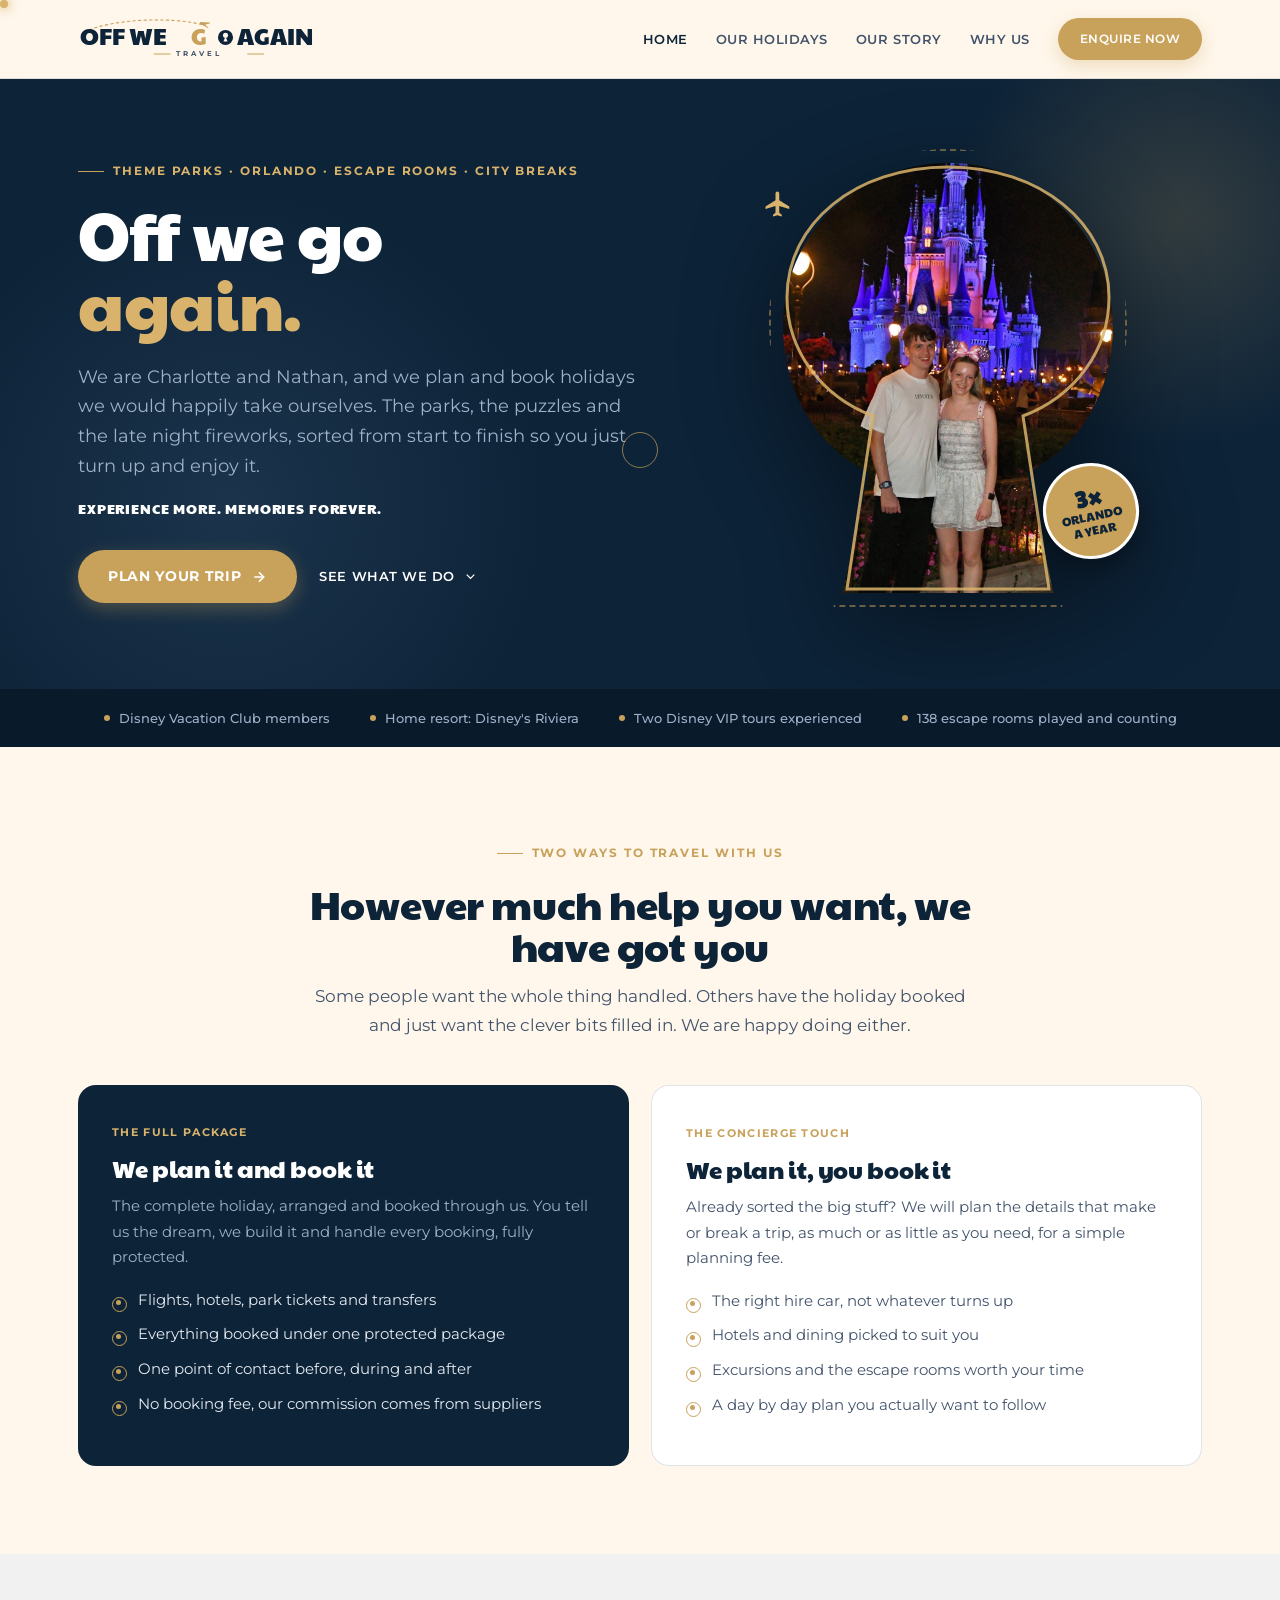
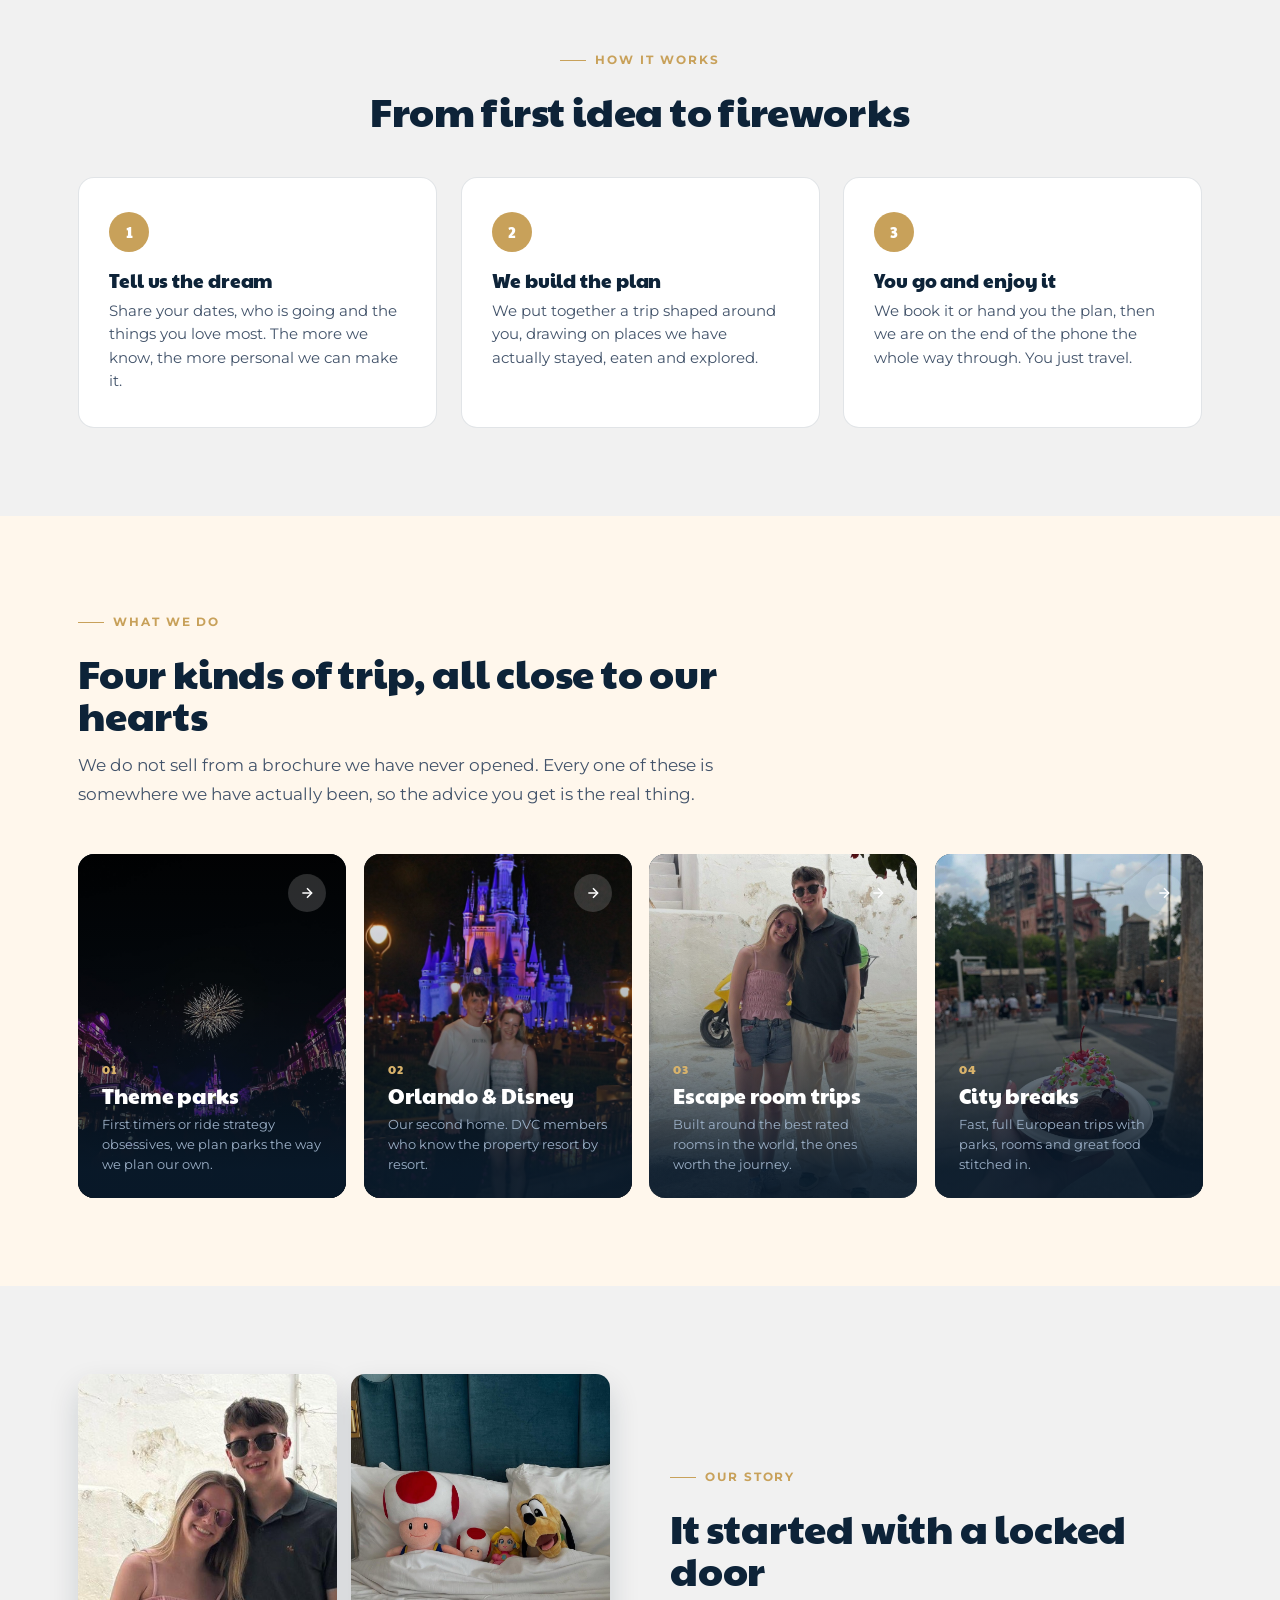
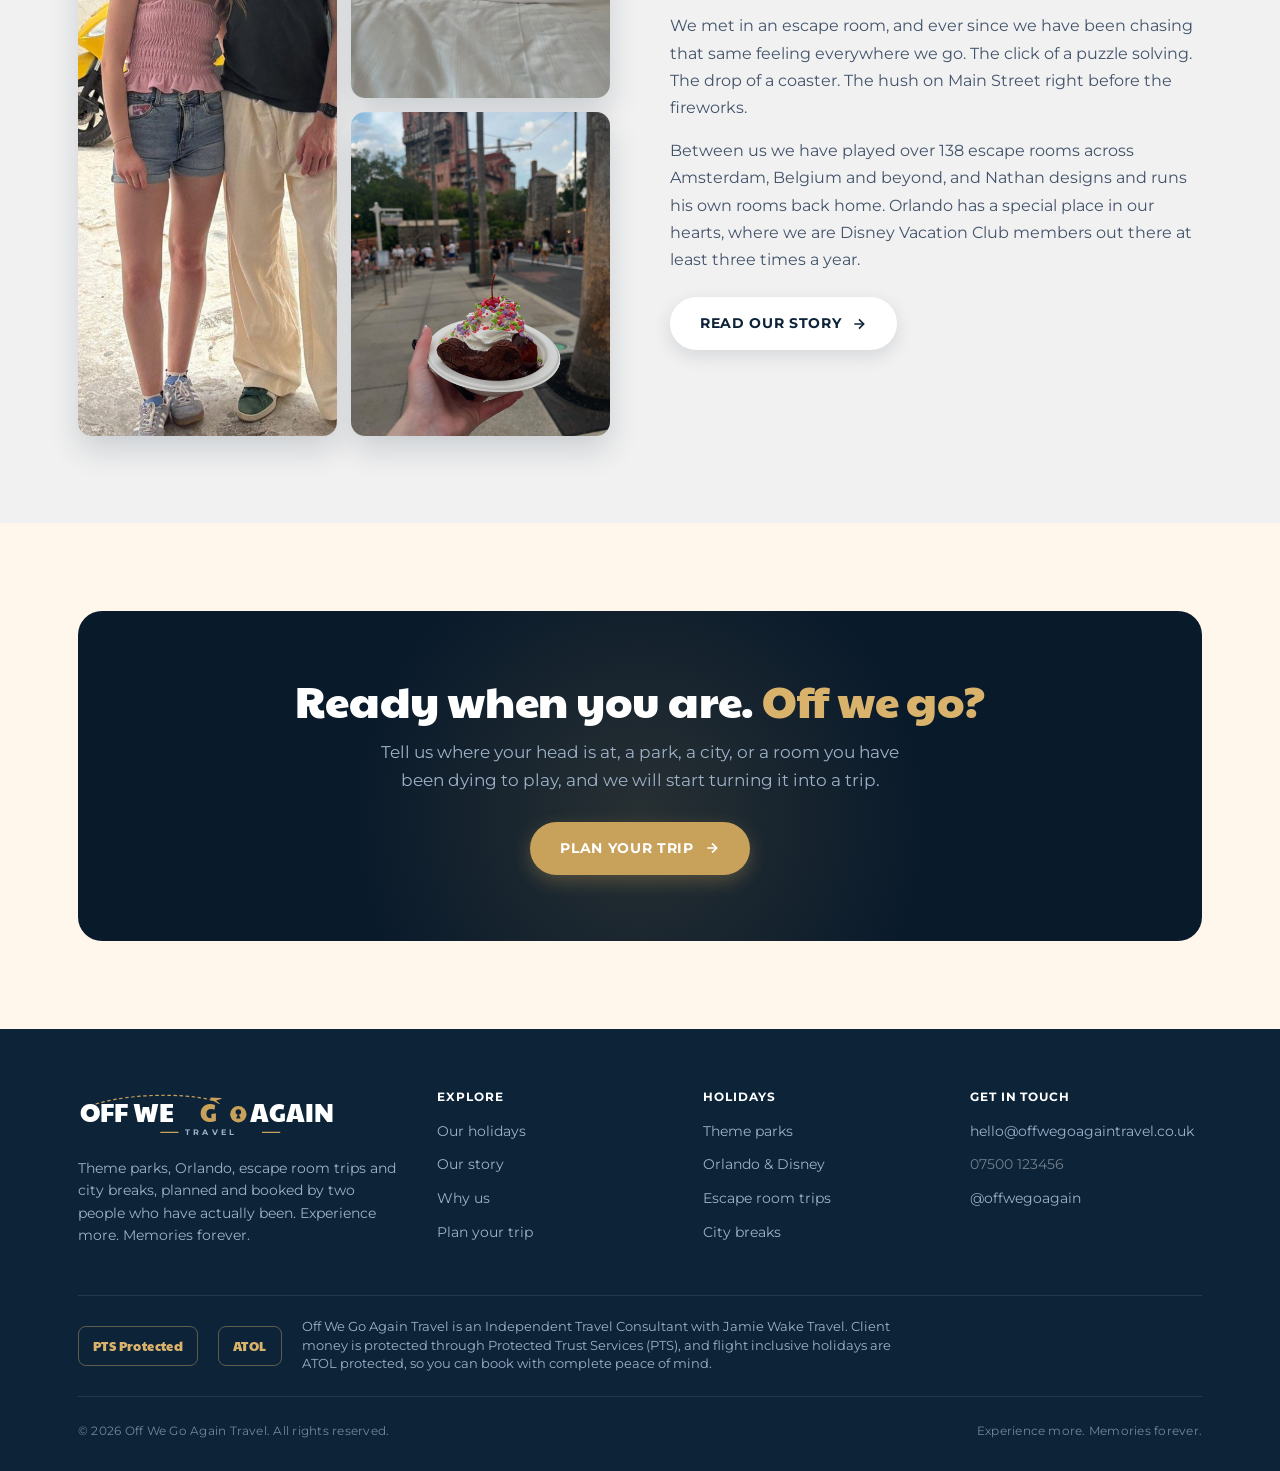
==== index.html @ 4f4ea639 "Add Off We Go Again Travel site with magical interactions Static five-page travel site plus a shared" ====
<!DOCTYPE html>
<html lang="en">
<head>
<meta charset="UTF-8">
<meta name="viewport" content="width=device-width, initial-scale=1.0">
<title>Off We Go Again Travel | Experience more. Memories forever.</title>
<meta name="description" content="Bespoke theme park, Orlando, escape room and city break holidays, planned and booked by two people who have actually been.">
<link rel="preconnect" href="https://fonts.googleapis.com">
<link rel="preconnect" href="https://fonts.gstatic.com" crossorigin>
<link href="https://fonts.googleapis.com/css2?family=Paytone+One&family=Montserrat:wght@400;500;600;700;800&family=Caveat:wght@600;700&display=swap" rel="stylesheet">
<link rel="icon" type="image/png" href="assets/favicon.png">
<link rel="stylesheet" href="assets/style.css">
</head>
<body>
<svg width="0" height="0" style="position:absolute" aria-hidden="true"><defs>
<clipPath id="keyClip" clipPathUnits="objectBoundingBox"><path d="M0.5,0 C0.78,0 1,0.17 1,0.38 C1,0.53 0.9,0.66 0.74,0.72 L0.82,1 L0.18,1 L0.26,0.72 C0.1,0.66 0,0.53 0,0.38 C0,0.17 0.22,0 0.5,0 Z"/></clipPath>
<clipPath id="keyClipWide" clipPathUnits="objectBoundingBox"><path d="M0.5,0 C0.78,0 1,0.17 1,0.38 C1,0.53 0.9,0.66 0.74,0.72 L0.82,1 L0.18,1 L0.26,0.72 C0.1,0.66 0,0.53 0,0.38 C0,0.17 0.22,0 0.5,0 Z"/></clipPath>
</defs></svg>
<header>
  <div class="wrap nav">
    <a href="index.html" aria-label="Off We Go Again Travel home"><svg class="logo-lockup" viewBox="0 0 318 58" role="img" xmlns="http://www.w3.org/2000/svg">
  <title>Off We Go Again Travel</title>
  <path class="lk-stroke" d="M8 20 C44 3, 122 1, 156 11" stroke-dasharray="3 4" stroke-linecap="round"/>
  <g transform="translate(156,2) rotate(20)"><path class="lk-gold" d="M0 6 L11 2.5 Q12 2 12.5 3 L7 7 L12.5 9 Q12 10 11 9.5 L0 8 Z" stroke="none"/></g>
  <text class="lk-word lk-navy" x="2" y="36">OFF WE</text>
  <text class="lk-word lk-gold" x="142" y="36">G</text>
  <g><circle class="lk-key-circle" cx="186" cy="27" r="9.5"/><circle class="lk-key-hole" cx="186" cy="24.3" r="3.2"/><path class="lk-key-hole" d="M186 25.8 L183.4 32 L188.6 32 Z"/></g>
  <text class="lk-word lk-navy" x="200" y="36">AGAIN</text>
  <line class="lk-stroke" x1="96" y1="48" x2="116" y2="48" stroke-linecap="round"/>
  <text class="lk-travel" x="124" y="51">TRAVEL</text>
  <line class="lk-stroke" x1="214" y1="48" x2="234" y2="48" stroke-linecap="round"/>
</svg></a>
    <nav class="navlinks">
        <a href="index.html" class="active">Home</a>
        <a href="holidays.html">Our Holidays</a>
        <a href="story.html">Our Story</a>
        <a href="why.html">Why Us</a>
        <a href="plan.html" class="btn"><span>Enquire now</span></a>
    </nav>
    <button class="burger" aria-label="Open menu">
      <svg width="26" height="26" viewBox="0 0 24 24" fill="none" stroke="currentColor" stroke-width="2"><line x1="3" y1="6" x2="21" y2="6"/><line x1="3" y1="12" x2="21" y2="12"/><line x1="3" y1="18" x2="21" y2="18"/></svg>
    </button>
  </div>
</header>
<section class="hero">
  <div class="wrap hero-grid">
    <div class="hero-copy">
      <span class="eyebrow light">Theme parks &middot; Orlando &middot; Escape rooms &middot; City breaks</span>
      <h1>Off we go<br><span class="l2">again.</span></h1>
      <p class="lede">We are Charlotte and Nathan, and we plan and book holidays we would happily take ourselves. The parks, the puzzles and the late night fireworks, sorted from start to finish so you just turn up and enjoy it.</p>
      <p class="sig-tag">Experience more. Memories forever.</p>
      <div class="hero-cta">
        <a href="plan.html" class="btn"><span>Plan your trip</span><svg class="ar" width="16" height="16" viewBox="0 0 24 24" fill="none" stroke="currentColor" stroke-width="2.4"><line x1="5" y1="12" x2="19" y2="12"/><polyline points="12 5 19 12 12 19"/></svg></a>
        <a href="holidays.html" class="btn-ghost">See what we do <svg width="15" height="15" viewBox="0 0 24 24" fill="none" stroke="currentColor" stroke-width="2"><polyline points="6 9 12 15 18 9"/></svg></a>
      </div>
    </div>
    <div class="keyhole-stage"><div class="keyhole">
      <div class="kh-ring"></div>
      <img class="photo" src="assets/castle-night.jpg" alt="Charlotte and Nathan in front of Cinderella Castle at night">
      <svg class="kh-frame" viewBox="0 0 330 430" preserveAspectRatio="none" aria-hidden="true"><path d="M165,4 C257.4,4 326,60.1 326,134.4 C326,186.9 292.5,232.9 240,253 L266,426 L64,426 L90,253 C37.5,232.9 4,186.9 4,134.4 C4,60.1 72.6,4 165,4 Z" fill="none" stroke="rgba(217,179,107,.85)" stroke-width="3"/></svg>
      <div class="plane"><svg width="30" height="30" viewBox="0 0 24 24" fill="currentColor"><path d="M21 16v-2l-8-5V3.5a1.5 1.5 0 0 0-3 0V9l-8 5v2l8-2.5V19l-2 1.5V22l3.5-1 3.5 1v-1.5L13 19v-5.5z"/></svg></div>
      <div class="passport-stamp"><b>3&times;</b>Orlando<br>a year</div>
    </div></div>
  </div>
</section>

<div class="trust"><div class="wrap">
  <span class="it"><span class="dot"></span>Disney Vacation Club members</span>
  <span class="it"><span class="dot"></span>Home resort: Disney's Riviera</span>
  <span class="it"><span class="dot"></span>Two Disney VIP tours experienced</span>
  <span class="it"><span class="dot"></span>138 escape rooms played and counting</span>
</div></div>

<section class="section">
  <div class="wrap">
    <div class="sec-head center">
      <span class="eyebrow">Two ways to travel with us</span>
      <h2>However much help you want, we have got you</h2>
      <p>Some people want the whole thing handled. Others have the holiday booked and just want the clever bits filled in. We are happy doing either.</p>
    </div>
    <div class="ways">
      <div class="way book">
        <span class="tag">The full package</span>
        <h3>We plan it and book it</h3>
        <p>The complete holiday, arranged and booked through us. You tell us the dream, we build it and handle every booking, fully protected.</p>
        <ul>
          <li>Flights, hotels, park tickets and transfers</li>
          <li>Everything booked under one protected package</li>
          <li>One point of contact before, during and after</li>
          <li>No booking fee, our commission comes from suppliers</li>
        </ul>
      </div>
      <div class="way plan">
        <span class="tag">The concierge touch</span>
        <h3>We plan it, you book it</h3>
        <p>Already sorted the big stuff? We will plan the details that make or break a trip, as much or as little as you need, for a simple planning fee.</p>
        <ul>
          <li>The right hire car, not whatever turns up</li>
          <li>Hotels and dining picked to suit you</li>
          <li>Excursions and the escape rooms worth your time</li>
          <li>A day by day plan you actually want to follow</li>
        </ul>
      </div>
    </div>
  </div>
</section>

<section class="section how" id="how">
  <div class="wrap">
    <div class="sec-head center">
      <span class="eyebrow">How it works</span>
      <h2>From first idea to fireworks</h2>
    </div>
    <div class="steps">
      <div class="step"><div class="sn">1</div><h3>Tell us the dream</h3><p>Share your dates, who is going and the things you love most. The more we know, the more personal we can make it.</p></div>
      <div class="step"><div class="sn">2</div><h3>We build the plan</h3><p>We put together a trip shaped around you, drawing on places we have actually stayed, eaten and explored.</p></div>
      <div class="step"><div class="sn">3</div><h3>You go and enjoy it</h3><p>We book it or hand you the plan, then we are on the end of the phone the whole way through. You just travel.</p></div>
    </div>
  </div>
</section>

<section class="section" id="holidays">
  <div class="wrap">
    <div class="sec-head">
      <span class="eyebrow">What we do</span>
      <h2>Four kinds of trip, all close to our hearts</h2>
      <p>We do not sell from a brochure we have never opened. Every one of these is somewhere we have actually been, so the advice you get is the real thing.</p>
    </div>
    <div class="dest-grid">
      <a href="holidays.html#parks" class="dest"><img src="assets/fireworks.jpg" alt="Theme parks"><div class="dest-arrow"><svg width="16" height="16" viewBox="0 0 24 24" fill="none" stroke="#fff" stroke-width="2.2"><line x1="5" y1="12" x2="19" y2="12"/><polyline points="12 5 19 12 12 19"/></svg></div><div class="dest-body"><div class="num">01</div><h3>Theme parks</h3><p>First timers or ride strategy obsessives, we plan parks the way we plan our own.</p></div></a>
      <a href="holidays.html#orlando" class="dest"><img src="assets/castle-night.jpg" alt="Orlando and Disney"><div class="dest-arrow"><svg width="16" height="16" viewBox="0 0 24 24" fill="none" stroke="#fff" stroke-width="2.2"><line x1="5" y1="12" x2="19" y2="12"/><polyline points="12 5 19 12 12 19"/></svg></div><div class="dest-body"><div class="num">02</div><h3>Orlando &amp; Disney</h3><p>Our second home. DVC members who know the property resort by resort.</p></div></a>
      <a href="holidays.html#rooms" class="dest"><img src="assets/greece.jpg" alt="Escape room trips"><div class="dest-arrow"><svg width="16" height="16" viewBox="0 0 24 24" fill="none" stroke="#fff" stroke-width="2.2"><line x1="5" y1="12" x2="19" y2="12"/><polyline points="12 5 19 12 12 19"/></svg></div><div class="dest-body"><div class="num">03</div><h3>Escape room trips</h3><p>Built around the best rated rooms in the world, the ones worth the journey.</p></div></a>
      <a href="holidays.html#cities" class="dest"><img src="assets/sundae.jpg" alt="City breaks"><div class="dest-arrow"><svg width="16" height="16" viewBox="0 0 24 24" fill="none" stroke="#fff" stroke-width="2.2"><line x1="5" y1="12" x2="19" y2="12"/><polyline points="12 5 19 12 12 19"/></svg></div><div class="dest-body"><div class="num">04</div><h3>City breaks</h3><p>Fast, full European trips with parks, rooms and great food stitched in.</p></div></a>
    </div>
  </div>
</section>

<section class="section story" style="background:var(--paper-2)">
  <div class="wrap story-grid">
    <div class="story-photos">
      <img class="tall" src="assets/greece.jpg" alt="Charlotte and Nathan travelling in Greece">
      <img src="assets/plushies.jpg" alt="Disney and Mario plushies tucked into a hotel bed">
      <img src="assets/sundae.jpg" alt="A dessert in front of the Tower of Terror">
    </div>
    <div class="story-text">
      <span class="eyebrow">Our story</span>
      <h2>It started with a locked door</h2>
      <p>We met in an escape room, and ever since we have been chasing that same feeling everywhere we go. The click of a puzzle solving. The drop of a coaster. The hush on Main Street right before the fireworks.</p>
      <p>Between us we have played over 138 escape rooms across Amsterdam, Belgium and beyond, and Nathan designs and runs his own rooms back home. Orlando has a special place in our hearts, where we are Disney Vacation Club members out there at least three times a year.</p>
      <a href="story.html" class="btn btn-light" style="margin-top:8px"><span>Read our story</span><svg class="ar" width="16" height="16" viewBox="0 0 24 24" fill="none" stroke="currentColor" stroke-width="2.4"><line x1="5" y1="12" x2="19" y2="12"/><polyline points="12 5 19 12 12 19"/></svg></a>
    </div>
  </div>
</section>

<section class="section"><div class="wrap"><div class="cta-band">
  <h2>Ready when you are. <em>Off we go?</em></h2>
  <p>Tell us where your head is at, a park, a city, or a room you have been dying to play, and we will start turning it into a trip.</p>
  <a href="plan.html" class="btn"><span>Plan your trip</span><svg class="ar" width="16" height="16" viewBox="0 0 24 24" fill="none" stroke="currentColor" stroke-width="2.4"><line x1="5" y1="12" x2="19" y2="12"/><polyline points="12 5 19 12 12 19"/></svg></a>
</div></div></section>
<footer>
  <div class="wrap">
    <div class="foot-grid">
      <div class="foot-brand">
        <svg class="logo-lockup" viewBox="0 0 318 58" role="img" xmlns="http://www.w3.org/2000/svg">
  <title>Off We Go Again Travel</title>
  <path class="lk-stroke" d="M8 20 C44 3, 122 1, 156 11" stroke-dasharray="3 4" stroke-linecap="round"/>
  <g transform="translate(156,2) rotate(20)"><path class="lk-gold" d="M0 6 L11 2.5 Q12 2 12.5 3 L7 7 L12.5 9 Q12 10 11 9.5 L0 8 Z" stroke="none"/></g>
  <text class="lk-word lk-navy" x="2" y="36">OFF WE</text>
  <text class="lk-word lk-gold" x="142" y="36">G</text>
  <g><circle class="lk-key-circle" cx="186" cy="27" r="9.5"/><circle class="lk-key-hole" cx="186" cy="24.3" r="3.2"/><path class="lk-key-hole" d="M186 25.8 L183.4 32 L188.6 32 Z"/></g>
  <text class="lk-word lk-navy" x="200" y="36">AGAIN</text>
  <line class="lk-stroke" x1="96" y1="48" x2="116" y2="48" stroke-linecap="round"/>
  <text class="lk-travel" x="124" y="51">TRAVEL</text>
  <line class="lk-stroke" x1="214" y1="48" x2="234" y2="48" stroke-linecap="round"/>
</svg>
        <p>Theme parks, Orlando, escape room trips and city breaks, planned and booked by two people who have actually been. Experience more. Memories forever.</p>
      </div>
      <div>
        <h4>Explore</h4>
        <ul>
          <li><a href="holidays.html">Our holidays</a></li>
          <li><a href="story.html">Our story</a></li>
          <li><a href="why.html">Why us</a></li>
          <li><a href="plan.html">Plan your trip</a></li>
        </ul>
      </div>
      <div>
        <h4>Holidays</h4>
        <ul>
          <li><a href="holidays.html#parks">Theme parks</a></li>
          <li><a href="holidays.html#orlando">Orlando &amp; Disney</a></li>
          <li><a href="holidays.html#rooms">Escape room trips</a></li>
          <li><a href="holidays.html#cities">City breaks</a></li>
        </ul>
      </div>
      <div>
        <h4>Get in touch</h4>
        <ul>
          <li><a href="mailto:hello@offwegoagaintravel.co.uk">hello@offwegoagaintravel.co.uk</a></li>
          <li class="ph">07500 123456</li>
          <li><a href="#">@offwegoagain</a></li>
        </ul>
      </div>
    </div>
    <div class="foot-protect">
      <span class="badge">PTS Protected</span>
      <span class="badge">ATOL</span>
      <span class="pt">Off We Go Again Travel is an Independent Travel Consultant with Jamie Wake Travel. Client money is protected through Protected Trust Services (PTS), and flight inclusive holidays are ATOL protected, so you can book with complete peace of mind.</span>
    </div>
    <div class="foot-bottom">
      <span>&copy; 2026 Off We Go Again Travel. All rights reserved.</span>
      <span>Experience more. Memories forever.</span>
    </div>
  </div>
</footer>
<script src="assets/main.js" defer></script>

</body>
</html>
---- assets/style.css ----
@font-face{font-family:'CaveatLocal';src:url([data-uri]) format('woff2');font-weight:700;font-display:swap}
:root{
  --navy:#0D2338; --navy-deep:#091A2B; --slate:#55789A; --slate-soft:#9DB1C8;
  --gold:#C8A15A; --gold-bright:#D9B36B; --paper:#FFF7EC; --paper-2:#F1F1F1;
  --ink:#0D2338; --ink-soft:#42536A; --line:rgba(13,35,56,.12);
  --btn:#C8A15A; --btn-hover:#D9B36B;
  --display:'Paytone One',sans-serif; --body:'Montserrat',sans-serif;
  --script:'CaveatLocal','Caveat',cursive;
}
*{margin:0;padding:0;box-sizing:border-box}
html{scroll-behavior:smooth}
body{font-family:var(--body);color:var(--ink);background:var(--paper);line-height:1.7;-webkit-font-smoothing:antialiased}
h1,h2,h3,h4{font-family:var(--display);font-weight:400;line-height:1.06;letter-spacing:-.005em}
a{color:inherit;text-decoration:none}
img{display:block;max-width:100%}
.wrap{max-width:1180px;margin:0 auto;padding:0 28px}
.section{padding:88px 0}

/* ---------- logo lockup ---------- */
.logo-lockup{display:block;height:46px;width:auto}
.logo-lockup .lk-word{font-family:var(--display);font-size:30px}
.logo-lockup .lk-navy{fill:var(--navy)}
.logo-lockup .lk-gold{fill:var(--gold)}
.logo-lockup .lk-travel{font-family:var(--body);font-weight:700;font-size:9px;letter-spacing:.42em;fill:var(--ink-soft)}
.logo-lockup .lk-stroke{stroke:var(--gold);stroke-width:1.4;fill:none}
.logo-lockup .lk-key-circle{fill:var(--navy)}
.logo-lockup .lk-key-hole{fill:var(--paper)}

/* ---------- buttons ---------- */
.btn{display:inline-flex;align-items:center;gap:10px;background:var(--btn);color:#fff;font-family:var(--body);
  font-weight:700;font-size:13.5px;letter-spacing:.05em;text-transform:uppercase;padding:15px 30px;border:none;
  border-radius:999px;cursor:pointer;position:relative;overflow:hidden;
  transition:transform .25s cubic-bezier(.2,.8,.2,1),box-shadow .25s,background .25s;
  box-shadow:0 6px 18px rgba(200,161,90,.32)}
.btn span{position:relative;z-index:2}
.btn::after{content:"";position:absolute;inset:0;background:var(--btn-hover);transform:translateX(-101%);
  transition:transform .35s cubic-bezier(.2,.8,.2,1);z-index:1}
.btn:hover{transform:translateY(-3px);box-shadow:0 12px 26px rgba(200,161,90,.42)}
.btn:hover::after{transform:translateX(0)}
.btn:active{transform:translateY(-1px)}
.btn:focus-visible{outline:3px solid var(--navy);outline-offset:3px}
.btn .ar{transition:transform .3s;position:relative;z-index:2}
.btn:hover .ar{transform:translateX(4px)}
.btn-light{background:#fff;color:var(--navy);box-shadow:0 6px 18px rgba(13,35,56,.12)}
.btn-light::after{background:var(--paper-2)}
.btn-ghost{display:inline-flex;align-items:center;gap:8px;color:#fff;font-weight:600;font-size:13px;letter-spacing:.04em;
  text-transform:uppercase;padding:14px 8px;border-bottom:1.5px solid transparent;transition:border-color .25s}
.btn-ghost:hover{border-color:var(--gold)}
.btn-ghost.dark{color:var(--navy)}

/* ---------- header ---------- */
header{position:sticky;top:0;z-index:50;background:rgba(255,247,236,.9);backdrop-filter:blur(10px);border-bottom:1px solid var(--line)}
.nav{display:flex;align-items:center;justify-content:space-between;height:78px}
.navlinks{display:flex;align-items:center;gap:28px}
.navlinks a{font-size:13px;font-weight:600;color:var(--ink-soft);transition:color .2s;letter-spacing:.04em;text-transform:uppercase}
.navlinks a:hover,.navlinks a.active{color:var(--navy)}
.navlinks .btn{padding:11px 22px;font-size:12px;color:#fff}
.burger{display:none;background:none;border:none;cursor:pointer;color:var(--navy)}

/* ---------- eyebrow ---------- */
.eyebrow{display:inline-flex;align-items:center;gap:9px;font-size:12px;font-weight:700;letter-spacing:.16em;
  text-transform:uppercase;color:var(--gold);margin-bottom:18px}
.eyebrow::before{content:"";width:26px;height:1px;background:var(--gold)}
.eyebrow.light{color:var(--gold-bright)}

/* ---------- page hero (inner pages) ---------- */
.page-hero{background:var(--navy);color:#fff;padding:64px 0 70px;position:relative;overflow:hidden}
.page-hero::before{content:"";position:absolute;top:-120px;right:-140px;width:460px;height:460px;border-radius:50%;
  background:radial-gradient(circle,rgba(200,161,90,.18),transparent 62%);pointer-events:none}
.page-hero .inner{position:relative;z-index:2;max-width:720px}
.page-hero h1{font-size:clamp(34px,5vw,52px);margin-bottom:16px}
.page-hero p{color:var(--slate-soft);font-size:18px;font-weight:400;max-width:34em}

/* ---------- home hero ---------- */
.hero{position:relative;background:var(--navy);color:#fff;overflow:hidden;padding:74px 0 86px}
.hero::before{content:"";position:absolute;top:-120px;right:-160px;width:520px;height:520px;border-radius:50%;
  background:radial-gradient(circle,rgba(200,161,90,.20),transparent 62%);pointer-events:none}
.hero::after{content:"";position:absolute;left:-12%;bottom:-30%;width:60%;height:120%;
  background:radial-gradient(circle,rgba(85,120,154,.20),transparent 60%);pointer-events:none}
.hero-grid{display:grid;grid-template-columns:1.05fr .95fr;gap:54px;align-items:center;position:relative;z-index:2}
.hero h1{font-size:clamp(40px,6vw,66px);color:#fff;margin-bottom:6px}
.hero h1 .l2{color:var(--gold-bright)}
.hero .lede{font-size:17.5px;font-weight:400;color:var(--slate-soft);max-width:32em;margin:22px 0 16px}
.hero .sig-tag{font-family:var(--display);font-size:14px;color:#fff;letter-spacing:.06em;margin-bottom:30px;opacity:.92;text-transform:uppercase}
.hero-cta{display:flex;gap:14px;flex-wrap:wrap;align-items:center}

/* keyhole signature */
.keyhole-stage{position:relative;display:flex;justify-content:center;align-items:center;min-height:440px}
.keyhole{position:relative;width:330px;height:430px;filter:drop-shadow(0 30px 50px rgba(0,0,0,.45))}
.keyhole svg.kh-frame{position:absolute;inset:0;width:100%;height:100%;z-index:3;pointer-events:none}
.keyhole .photo{position:absolute;inset:0;width:100%;height:100%;object-fit:cover;clip-path:url(#keyClip);-webkit-clip-path:url(#keyClip)}
.kh-ring{position:absolute;inset:-14px;border:2px dashed rgba(200,161,90,.5);clip-path:url(#keyClipWide);-webkit-clip-path:url(#keyClipWide)}
.plane{position:absolute;z-index:5;color:var(--gold-bright);top:6%;left:-6%;animation:fly 9s ease-in-out infinite}
@keyframes fly{0%,100%{transform:translate(0,0) rotate(8deg)}50%{transform:translate(10px,-14px) rotate(2deg)}}
.passport-stamp{position:absolute;z-index:5;bottom:8%;right:-8%;background:var(--gold);color:var(--navy);
  font-family:var(--display);font-size:12px;width:96px;height:96px;border-radius:50%;display:flex;flex-direction:column;
  align-items:center;justify-content:center;text-align:center;line-height:1.15;transform:rotate(-12deg);
  box-shadow:0 10px 24px rgba(0,0,0,.3);border:3px solid #fff;text-transform:uppercase;letter-spacing:.02em}
.passport-stamp b{font-size:23px;display:block;letter-spacing:0}

/* ---------- trust strip ---------- */
.trust{background:var(--navy-deep);color:var(--slate-soft);position:relative;z-index:2}
.trust .wrap{display:flex;flex-wrap:wrap;gap:14px 40px;justify-content:center;padding:18px 28px;font-size:13px;font-weight:500}
.trust span.it{display:inline-flex;align-items:center;gap:9px}
.trust .dot{width:6px;height:6px;border-radius:50%;background:var(--gold)}

/* ---------- section heads ---------- */
.sec-head{max-width:680px;margin-bottom:46px}
.sec-head.center{margin-left:auto;margin-right:auto;text-align:center}
.sec-head.center .eyebrow{justify-content:center}
.sec-head h2{font-size:clamp(28px,3.6vw,40px);color:var(--navy);margin-bottom:16px}
.sec-head p{font-size:16.5px;font-weight:400;color:var(--ink-soft)}

/* ---------- "what we do" two-cards ---------- */
.ways{display:grid;grid-template-columns:1fr 1fr;gap:22px}
.way{border-radius:18px;padding:38px 34px;position:relative;overflow:hidden}
.way.book{background:var(--navy);color:#fff}
.way.plan{background:#fff;border:1px solid var(--line)}
.way .tag{font-family:var(--body);font-weight:700;font-size:11px;letter-spacing:.12em;text-transform:uppercase;
  color:var(--gold-bright);margin-bottom:14px;display:block}
.way.plan .tag{color:var(--gold)}
.way h3{font-size:24px;margin-bottom:12px}
.way.book h3{color:#fff}.way.plan h3{color:var(--navy)}
.way p{font-size:15px;font-weight:400;margin-bottom:18px}
.way.book p{color:var(--slate-soft)}.way.plan p{color:var(--ink-soft)}
.way ul{list-style:none;margin-bottom:6px}
.way li{font-size:14.5px;font-weight:400;padding-left:26px;position:relative;margin-bottom:10px}
.way li::before{content:"";position:absolute;left:0;top:9px;width:13px;height:13px;border-radius:50%;
  border:1.5px solid var(--gold);background:transparent}
.way li::after{content:"";position:absolute;left:4px;top:12px;width:5px;height:5px;border-radius:50%;background:var(--gold)}
.way.book li{color:#E4EAF2}.way.plan li{color:var(--ink-soft)}

/* ---------- offerings grid ---------- */
.dest-grid{display:grid;grid-template-columns:repeat(4,1fr);gap:18px}
.dest{position:relative;border-radius:16px;overflow:hidden;min-height:344px;display:flex;align-items:flex-end;color:#fff;cursor:pointer;background:var(--navy)}
.dest img{position:absolute;inset:0;width:100%;height:100%;object-fit:cover;transition:transform .6s cubic-bezier(.2,.8,.2,1)}
.dest::after{content:"";position:absolute;inset:0;background:linear-gradient(to top,rgba(9,26,43,.93) 8%,rgba(9,26,43,.3) 55%,rgba(9,26,43,.05))}
.dest:hover img{transform:scale(1.07)}
.dest-body{position:relative;z-index:2;padding:24px}
.dest-body .num{font-family:var(--display);font-size:12px;color:var(--gold-bright);letter-spacing:.05em}
.dest-body h3{font-size:21px;margin:6px 0 6px;color:#fff}
.dest-body p{font-size:13px;font-weight:400;color:var(--slate-soft);line-height:1.55}
.dest-arrow{position:absolute;top:20px;right:20px;z-index:2;width:38px;height:38px;border-radius:50%;background:rgba(255,255,255,.16);display:flex;align-items:center;justify-content:center;transition:background .25s,transform .25s}
.dest:hover .dest-arrow{background:var(--gold);transform:rotate(-45deg)}

/* ---------- how it works ---------- */
.how{background:var(--paper-2)}
.steps{display:grid;grid-template-columns:repeat(3,1fr);gap:24px;counter-reset:step}
.step{background:#fff;border:1px solid var(--line);border-radius:16px;padding:34px 30px;position:relative}
.step .sn{font-family:var(--display);font-size:15px;color:#fff;background:var(--gold);width:40px;height:40px;border-radius:50%;display:flex;align-items:center;justify-content:center;margin-bottom:18px}
.step h3{font-size:19px;color:var(--navy);margin-bottom:10px}
.step p{font-size:14.5px;font-weight:400;color:var(--ink-soft);line-height:1.6}

/* ---------- story ---------- */
.story{background:var(--paper-2)}
.story-grid{display:grid;grid-template-columns:1fr 1fr;gap:60px;align-items:center}
.story-photos{display:grid;grid-template-columns:1fr 1fr;grid-template-rows:auto auto;gap:14px}
.story-photos img{border-radius:14px;object-fit:cover;width:100%;height:100%;box-shadow:0 14px 30px rgba(13,35,56,.16)}
.story-photos .tall{grid-row:span 2;height:100%}
.story-text h2{font-size:clamp(28px,3.6vw,40px);color:var(--navy);margin-bottom:22px}
.story-text p{color:var(--ink-soft);margin-bottom:16px;font-size:16px;font-weight:400}
.story-text .hl{color:var(--navy);font-weight:700}
.signature{font-family:var(--script);color:var(--navy);font-size:42px;line-height:1;margin-top:20px;transform:rotate(-3deg);display:inline-block}
.signature .sub{display:block;font-family:var(--body);font-size:12px;font-weight:600;letter-spacing:.1em;text-transform:uppercase;color:var(--gold);transform:rotate(3deg);margin-top:6px}

/* ---------- stats ---------- */
.stats{background:var(--navy);color:#fff;padding:72px 0}
.stats-grid{display:grid;grid-template-columns:repeat(4,1fr);gap:24px;text-align:center}
.stat .n{font-family:var(--display);font-size:clamp(34px,4.6vw,52px);color:var(--gold-bright);line-height:1}
.stat .l{font-size:13px;font-weight:500;color:var(--slate-soft);margin-top:10px;letter-spacing:.03em;text-transform:uppercase}
.stat{position:relative}
.stat:not(:last-child)::after{content:"";position:absolute;right:-12px;top:18%;height:64%;width:1px;background:rgba(255,255,255,.12)}

/* ---------- why grid ---------- */
.why-grid{display:grid;grid-template-columns:repeat(3,1fr);gap:22px}
.why{background:#fff;border:1px solid var(--line);border-radius:16px;padding:32px 28px;transition:transform .3s,box-shadow .3s}
.why:hover{transform:translateY(-5px);box-shadow:0 18px 40px rgba(13,35,56,.13)}
.why .ic{width:54px;height:54px;border-radius:50%;border:1.5px solid var(--gold);color:var(--gold);display:flex;align-items:center;justify-content:center;margin-bottom:18px}
.why h3{font-size:18px;color:var(--navy);margin-bottom:10px}
.why p{font-size:14px;font-weight:400;color:var(--ink-soft);line-height:1.6}

/* ---------- cta band ---------- */
.cta-band{background:var(--navy-deep);color:#fff;text-align:center;border-radius:24px;padding:66px 32px;position:relative;overflow:hidden}
.cta-band::before{content:"";position:absolute;top:-40%;left:50%;transform:translateX(-50%);width:680px;height:680px;background:radial-gradient(circle,rgba(200,161,90,.16),transparent 60%);pointer-events:none}
.cta-band h2{font-size:clamp(28px,4vw,44px);margin-bottom:14px;position:relative;color:#fff}
.cta-band h2 em{color:var(--gold-bright);font-style:normal}
.cta-band p{color:var(--slate-soft);max-width:32em;margin:0 auto 28px;position:relative;font-size:16.5px;font-weight:400}
.cta-band .btn{position:relative}

/* ---------- detailed offering rows (holidays page) ---------- */
.offer{display:grid;grid-template-columns:1fr 1fr;gap:54px;align-items:center;padding:54px 0;border-bottom:1px solid var(--line)}
.offer:last-child{border-bottom:none}
.offer.flip .offer-media{order:2}
.offer-media{border-radius:18px;overflow:hidden;aspect-ratio:4/3;box-shadow:0 18px 40px rgba(13,35,56,.16)}
.offer-media img{width:100%;height:100%;object-fit:cover}
.offer h3{font-size:28px;color:var(--navy);margin-bottom:14px}
.offer .lead{font-size:16px;color:var(--ink-soft);margin-bottom:18px;font-weight:400}
.offer .incl{font-family:var(--body);font-weight:700;font-size:11px;letter-spacing:.1em;text-transform:uppercase;color:var(--gold);margin-bottom:12px}
.offer ul{list-style:none}
.offer li{font-size:14.5px;font-weight:400;color:var(--ink-soft);padding-left:24px;position:relative;margin-bottom:9px}
.offer li::before{content:"";position:absolute;left:0;top:8px;width:8px;height:8px;border-radius:50%;background:var(--gold)}

/* ---------- form ---------- */
.form-wrap{display:grid;grid-template-columns:1.3fr .9fr;gap:54px;align-items:start}
.form-card{background:#fff;border:1px solid var(--line);border-radius:20px;padding:40px;box-shadow:0 18px 44px rgba(13,35,56,.08)}
.fstep{margin-bottom:30px}
.fstep:last-of-type{margin-bottom:24px}
.fstep .fs-label{display:flex;align-items:center;gap:12px;margin-bottom:16px}
.fstep .fs-num{font-family:var(--display);font-size:13px;color:#fff;background:var(--gold);width:30px;height:30px;border-radius:50%;display:flex;align-items:center;justify-content:center;flex-shrink:0}
.fstep .fs-q{font-family:var(--display);font-size:17px;color:var(--navy)}
.fstep .fs-hint{font-size:13px;color:var(--ink-soft);margin:-8px 0 14px 42px;font-weight:400}
.chips{display:flex;flex-wrap:wrap;gap:10px}
.chip{position:relative;cursor:pointer}
.chip input{position:absolute;opacity:0;inset:0;cursor:pointer}
.chip span{display:inline-flex;align-items:center;gap:8px;padding:11px 18px;border:1.5px solid var(--line);border-radius:999px;font-size:14px;font-weight:500;color:var(--ink-soft);transition:all .2s;background:var(--paper)}
.chip input:checked+span{border-color:var(--gold);background:rgba(200,161,90,.12);color:var(--navy)}
.chip input:focus-visible+span{outline:2px solid var(--navy);outline-offset:2px}
.frow{display:grid;grid-template-columns:1fr 1fr;gap:16px}
.field{margin-bottom:16px}
.field label{display:block;font-size:13px;font-weight:600;color:var(--navy);margin-bottom:7px;letter-spacing:.01em}
.field input,.field select,.field textarea{width:100%;padding:13px 15px;border:1.5px solid var(--line);border-radius:12px;font-family:var(--body);font-size:15px;color:var(--ink);background:var(--paper);transition:border-color .2s}
.field input:focus,.field select:focus,.field textarea:focus{outline:none;border-color:var(--gold)}
.field textarea{resize:vertical;min-height:110px}
.form-aside{position:sticky;top:100px}
.aside-card{background:var(--navy);color:#fff;border-radius:20px;padding:34px}
.aside-card h3{font-size:22px;color:#fff;margin-bottom:16px}
.aside-card .step-mini{display:flex;gap:14px;margin-bottom:18px}
.aside-card .step-mini .n{font-family:var(--display);color:var(--gold-bright);font-size:15px;flex-shrink:0;width:26px}
.aside-card .step-mini p{font-size:14px;color:var(--slate-soft);font-weight:400;line-height:1.5}
.aside-card .step-mini p b{color:#fff;font-weight:600;display:block;margin-bottom:2px}
.aside-note{background:var(--paper-2);border-radius:16px;padding:22px;margin-top:20px;font-size:13.5px;color:var(--ink-soft);font-weight:400;line-height:1.6}
.aside-note b{color:var(--navy)}

/* ---------- footer ---------- */
footer{background:var(--navy);color:var(--slate-soft);padding:62px 0 30px;font-size:14px;font-weight:400}
.foot-grid{display:grid;grid-template-columns:1.4fr 1fr 1fr 1fr;gap:34px;padding-bottom:40px;border-bottom:1px solid rgba(255,255,255,.1)}
.foot-brand .logo-lockup{height:50px;margin-bottom:16px}
.foot-brand .logo-lockup .lk-navy{fill:#fff}
.foot-brand .logo-lockup .lk-travel{fill:var(--slate-soft)}
.foot-brand .logo-lockup .lk-key-circle{fill:var(--gold)}
.foot-brand .logo-lockup .lk-key-hole{fill:var(--navy)}
.foot-brand p{max-width:24em;line-height:1.6}
footer h4{font-family:var(--body);font-weight:700;color:#fff;font-size:12px;margin-bottom:16px;letter-spacing:.08em;text-transform:uppercase}
footer ul{list-style:none}
footer li{margin-bottom:10px}
footer li a{transition:color .2s}
footer li a:hover{color:var(--gold-bright)}
.foot-protect{display:flex;align-items:center;gap:20px;padding:22px 0;border-bottom:1px solid rgba(255,255,255,.1);flex-wrap:wrap}
.foot-protect .badge{font-family:var(--display);font-size:13px;color:var(--gold-bright);border:1.5px solid rgba(217,179,107,.4);border-radius:8px;padding:8px 14px;letter-spacing:.03em}
.foot-protect .pt{font-size:12.5px;color:var(--slate-soft);font-weight:400;max-width:50em;line-height:1.5}
.foot-bottom{display:flex;justify-content:space-between;flex-wrap:wrap;gap:12px;padding-top:24px;font-size:12px;color:rgba(157,177,200,.7);letter-spacing:.02em}
.ph{color:rgba(255,255,255,.42)}

@media(max-width:920px){
  .hero-grid,.story-grid,.form-wrap,.offer{grid-template-columns:1fr;gap:40px}
  .offer.flip .offer-media{order:0}
  .keyhole-stage{order:-1}
  .ways{grid-template-columns:1fr}
  .dest-grid{grid-template-columns:repeat(2,1fr)}
  .steps{grid-template-columns:1fr}
  .stats-grid{grid-template-columns:repeat(2,1fr);gap:36px 24px}
  .stat:nth-child(2)::after{display:none}
  .why-grid{grid-template-columns:1fr}
  .foot-grid{grid-template-columns:1fr 1fr}
  .form-aside{position:static}
}
@media(max-width:600px){
  .navlinks{display:none}.burger{display:block}
  .dest-grid{grid-template-columns:1fr}
  .stats-grid{grid-template-columns:repeat(2,1fr)}
  .stat::after{display:none}
  .foot-grid{grid-template-columns:1fr}
  .frow{grid-template-columns:1fr}
  .section{padding:60px 0}
}
/* ============================================================
   Interactions layer — magical cursor, reveals, sparkles, nav
   ============================================================ */

/* ---------- scroll reveal ---------- */
.js .reveal{opacity:0;transform:translateY(26px);
  transition:opacity .7s cubic-bezier(.2,.8,.2,1),transform .7s cubic-bezier(.2,.8,.2,1);
  transition-delay:var(--reveal-delay,0ms);will-change:opacity,transform}
.js .reveal.in{opacity:1;transform:none}

/* ---------- mobile nav (replaces inline JS styling) ---------- */
@media(max-width:600px){
  .navlinks{display:flex;position:absolute;top:78px;left:0;right:0;flex-direction:column;align-items:flex-start;
    background:var(--paper);padding:22px 28px 26px;border-bottom:1px solid var(--line);gap:18px;
    box-shadow:0 18px 30px rgba(13,35,56,.12);
    opacity:0;visibility:hidden;pointer-events:none;transform:translateY(-12px);
    transition:opacity .28s ease,transform .28s ease,visibility .28s}
  body.nav-open .navlinks{opacity:1;visibility:visible;pointer-events:auto;transform:none}
  .navlinks .btn{align-self:stretch;justify-content:center}
  .burger svg line{transition:transform .3s ease,opacity .25s ease;transform-origin:center}
  body.nav-open .burger svg line:nth-child(1){transform:translateY(6px) rotate(45deg)}
  body.nav-open .burger svg line:nth-child(2){opacity:0}
  body.nav-open .burger svg line:nth-child(3){transform:translateY(-6px) rotate(-45deg)}
}

/* ---------- header on scroll ---------- */
header{transition:box-shadow .3s ease,background .3s ease}
header.scrolled{box-shadow:0 8px 28px rgba(13,35,56,.10)}

/* ---------- hero sparkles ---------- */
.sparkle-layer{position:absolute;inset:0;z-index:1;pointer-events:none;overflow:hidden}
.sparkle{position:absolute;border-radius:50%;background:var(--gold-bright);
  box-shadow:0 0 6px 1px rgba(217,179,107,.8);opacity:0;
  animation:twinkle linear infinite}
@keyframes twinkle{
  0%,100%{opacity:0;transform:scale(.4)}
  40%{opacity:.9;transform:scale(1)}
  70%{opacity:.35;transform:scale(.7)}
}

/* ---------- entrance flourishes ---------- */
.hero h1{animation:riseIn .9s cubic-bezier(.2,.8,.2,1) both}
.hero .lede{animation:riseIn .9s cubic-bezier(.2,.8,.2,1) .12s both}
.hero .sig-tag{animation:riseIn .9s cubic-bezier(.2,.8,.2,1) .2s both}
.hero-cta{animation:riseIn .9s cubic-bezier(.2,.8,.2,1) .28s both}
.keyhole{animation:popIn 1s cubic-bezier(.2,.9,.25,1) .1s both}
@keyframes riseIn{from{opacity:0;transform:translateY(22px)}to{opacity:1;transform:none}}
@keyframes popIn{from{opacity:0;transform:scale(.92)}to{opacity:1;transform:none}}

/* keyhole interactive lift */
.keyhole{transition:transform .5s cubic-bezier(.2,.8,.2,1)}
.keyhole-stage:hover .keyhole{transform:translateY(-6px)}
.passport-stamp{transition:transform .4s cubic-bezier(.2,.9,.25,1)}
.keyhole-stage:hover .passport-stamp{transform:rotate(-6deg) scale(1.05)}

/* gentle shimmer on gold logo key */
.lk-gold,.lk-key-circle{transition:fill .3s}

/* ---------- magical custom cursor ---------- */
.cursor-dot,.cursor-ring{position:fixed;top:0;left:0;pointer-events:none;z-index:9999;
  border-radius:50%;opacity:1;transition:opacity .25s ease}
.cursor-dot{width:8px;height:8px;background:var(--gold-bright);
  box-shadow:0 0 10px 2px rgba(217,179,107,.7)}
.cursor-ring{width:36px;height:36px;border:1.5px solid rgba(200,161,90,.7);
  transition:width .25s ease,height .25s ease,border-color .25s ease,background .25s ease,opacity .25s ease}
body.has-cursor{cursor:none}
body.has-cursor a,body.has-cursor button,body.has-cursor input,
body.has-cursor textarea,body.has-cursor select,body.has-cursor label,
body.has-cursor .dest,body.has-cursor .chip{cursor:none}
body.cursor-hot .cursor-ring{width:52px;height:52px;border-color:var(--gold-bright);background:rgba(200,161,90,.10)}
body.cursor-down .cursor-ring{width:28px;height:28px;border-color:#fff}
.cursor-spark{position:fixed;width:5px;height:5px;border-radius:50%;pointer-events:none;z-index:9998;
  background:var(--gold-bright);box-shadow:0 0 8px 2px rgba(217,179,107,.85);
  transform:translate(-50%,-50%);animation:sparkFade .7s ease-out forwards}
@keyframes sparkFade{
  0%{opacity:1;transform:translate(-50%,-50%) scale(1)}
  100%{opacity:0;transform:translate(calc(-50% + var(--dx)),calc(-50% + var(--dy))) scale(.2)}
}

@media(max-width:600px){
  .cursor-dot,.cursor-ring,.cursor-spark{display:none}
}

@media(prefers-reduced-motion:reduce){*{animation:none!important;transition:none!important}
  .sparkle-layer{display:none}.cursor-dot,.cursor-ring,.cursor-spark{display:none}
  .js .reveal{opacity:1;transform:none}}
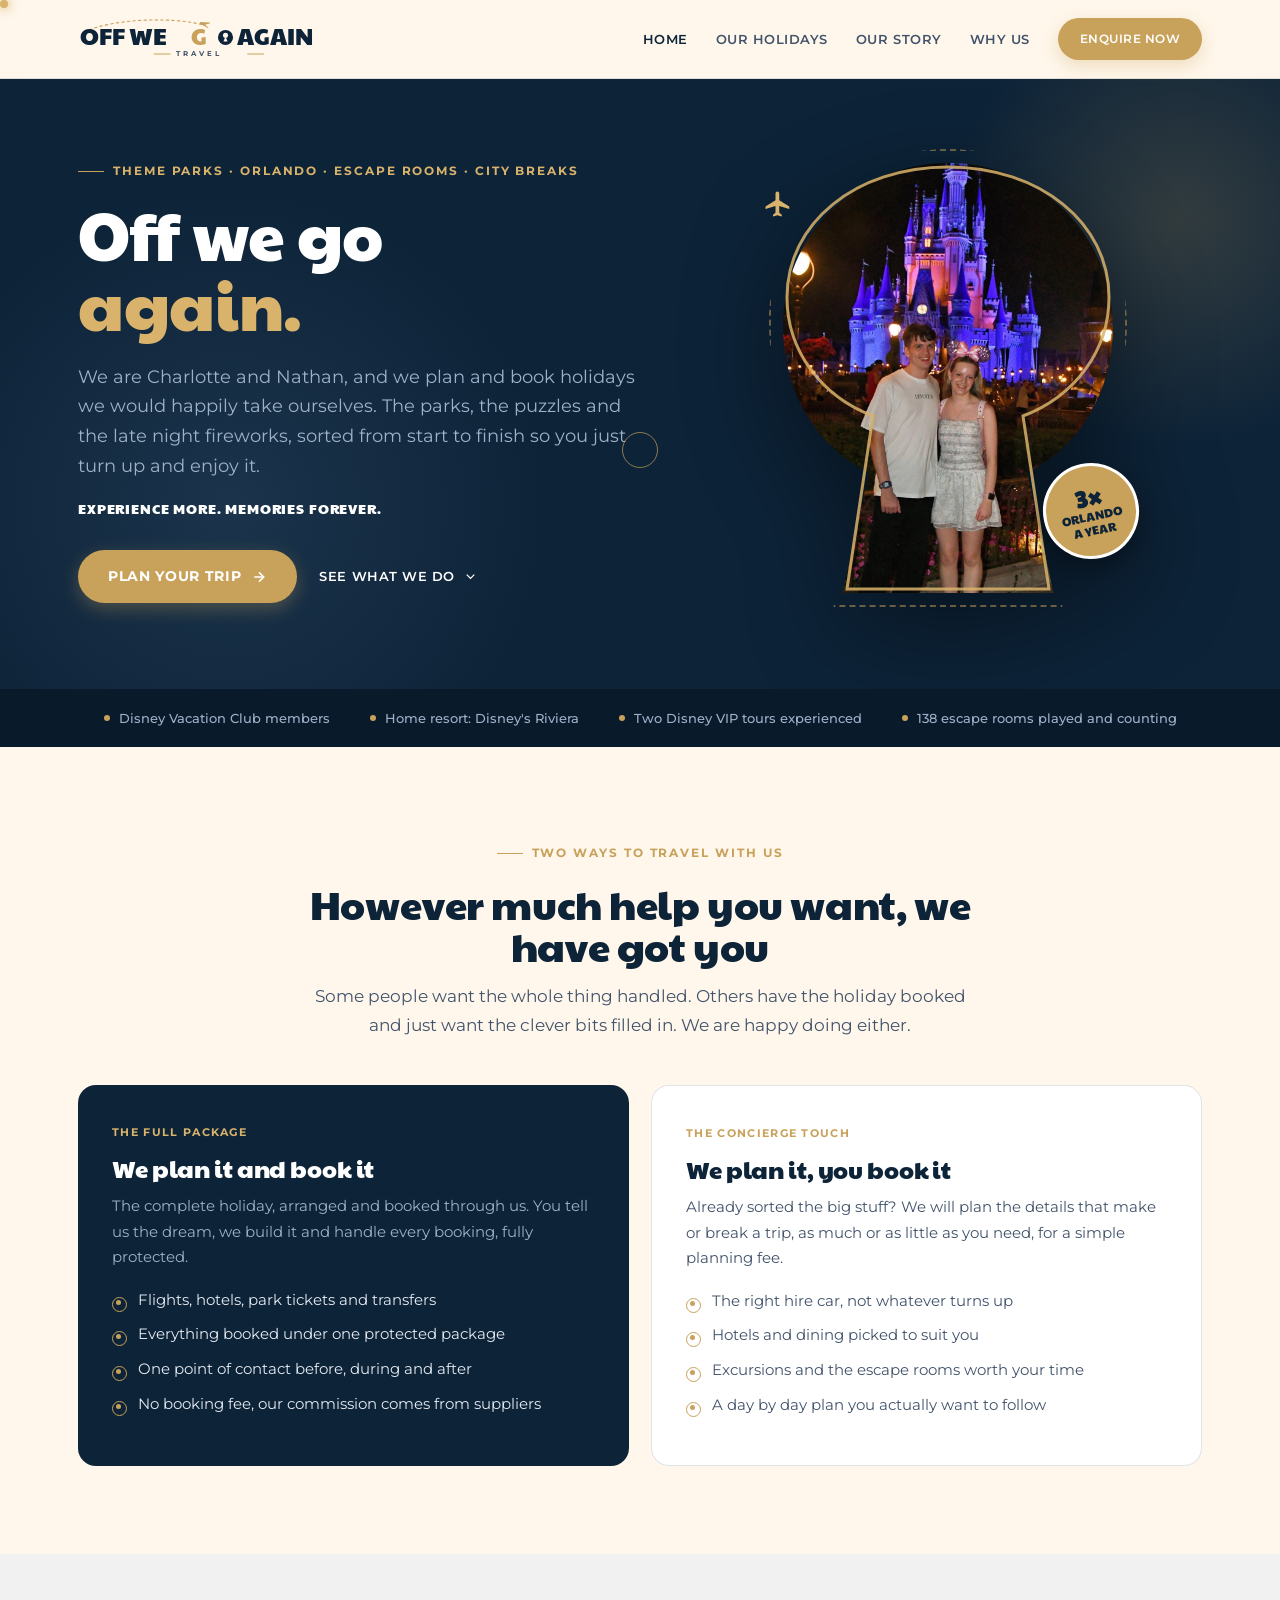
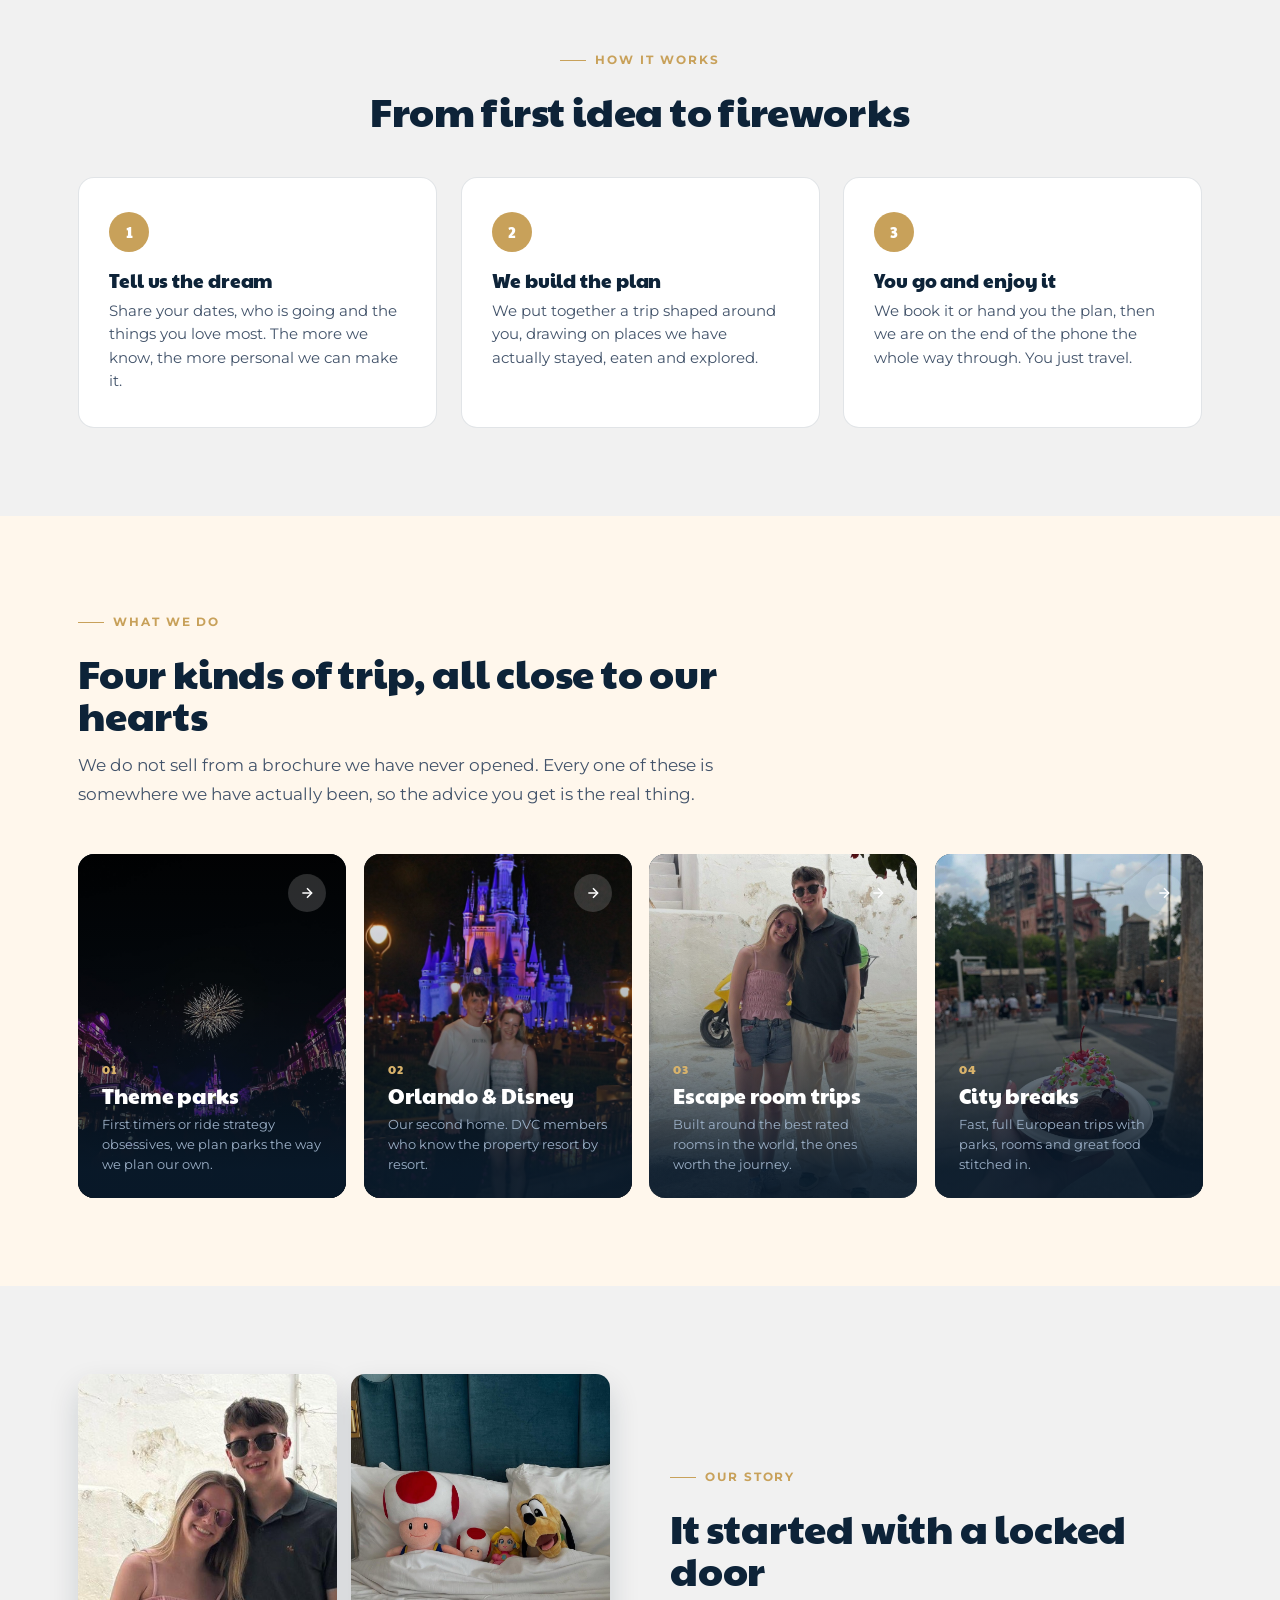
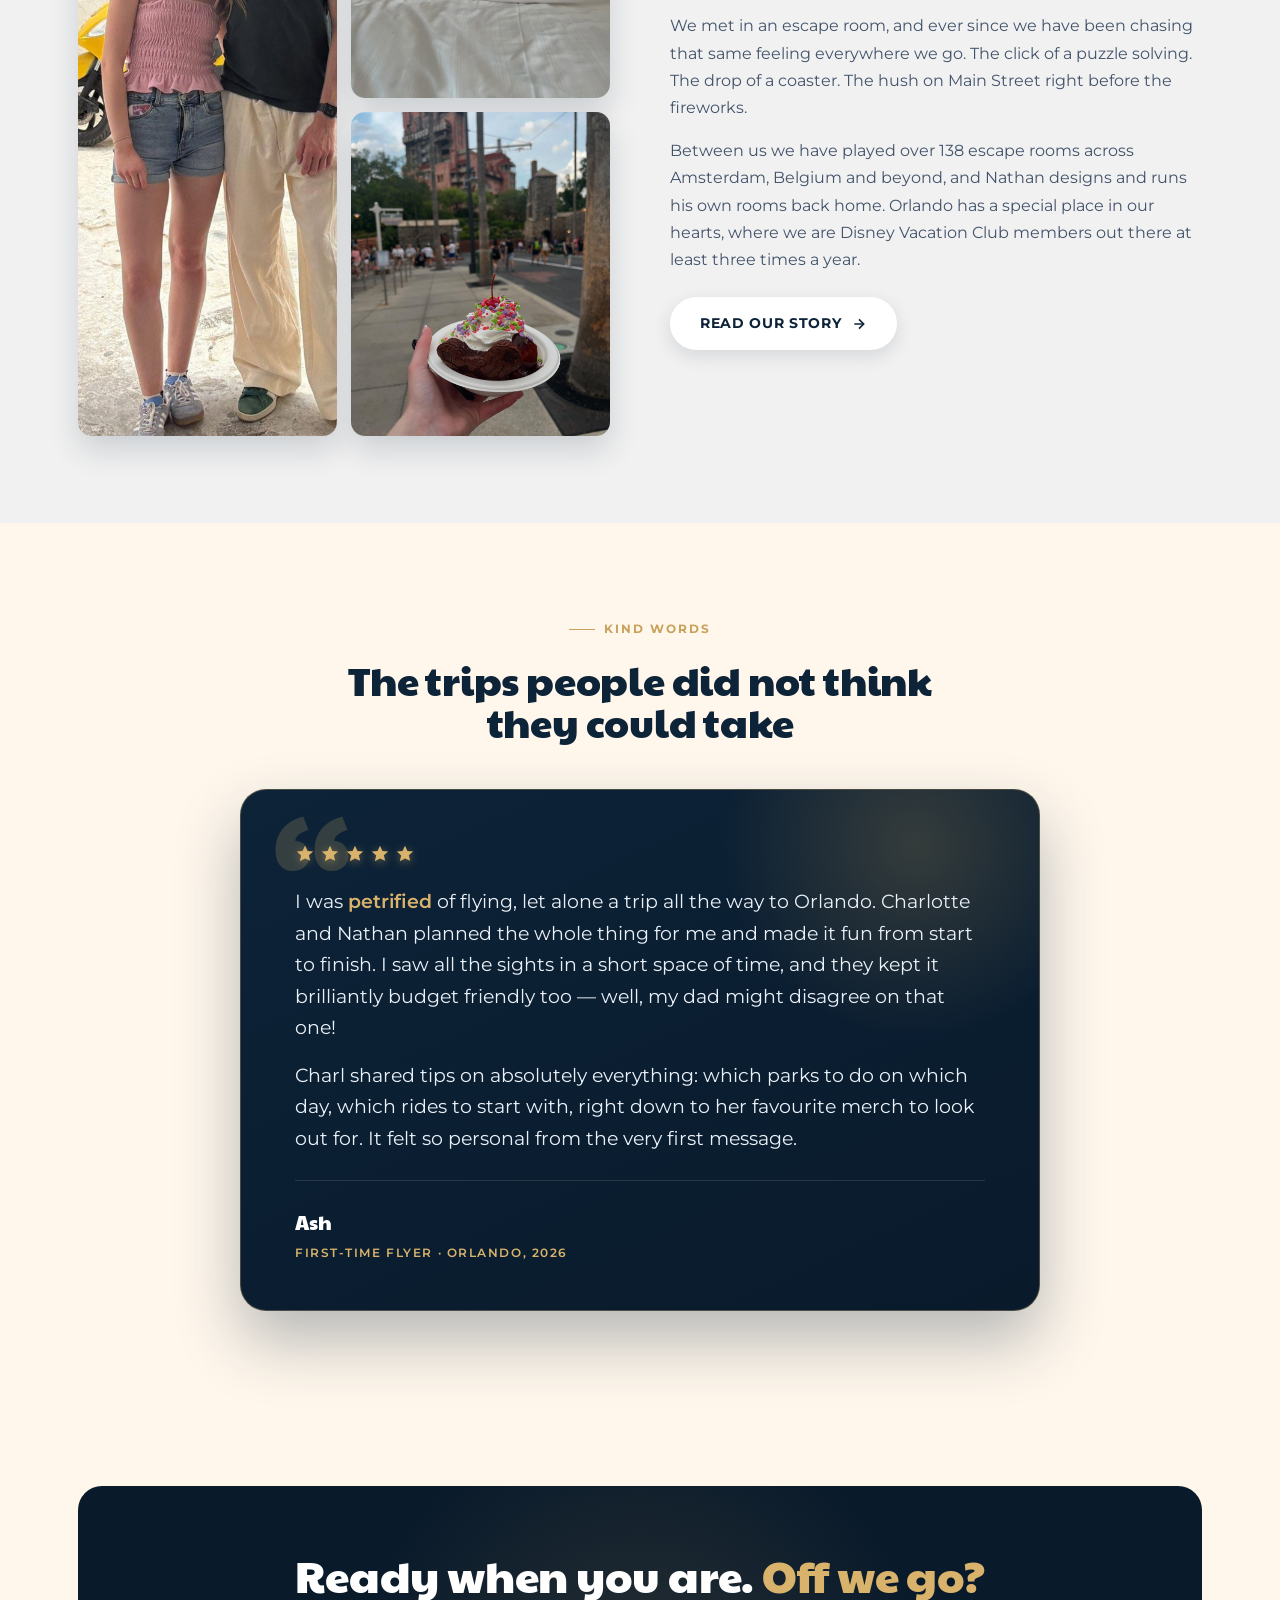
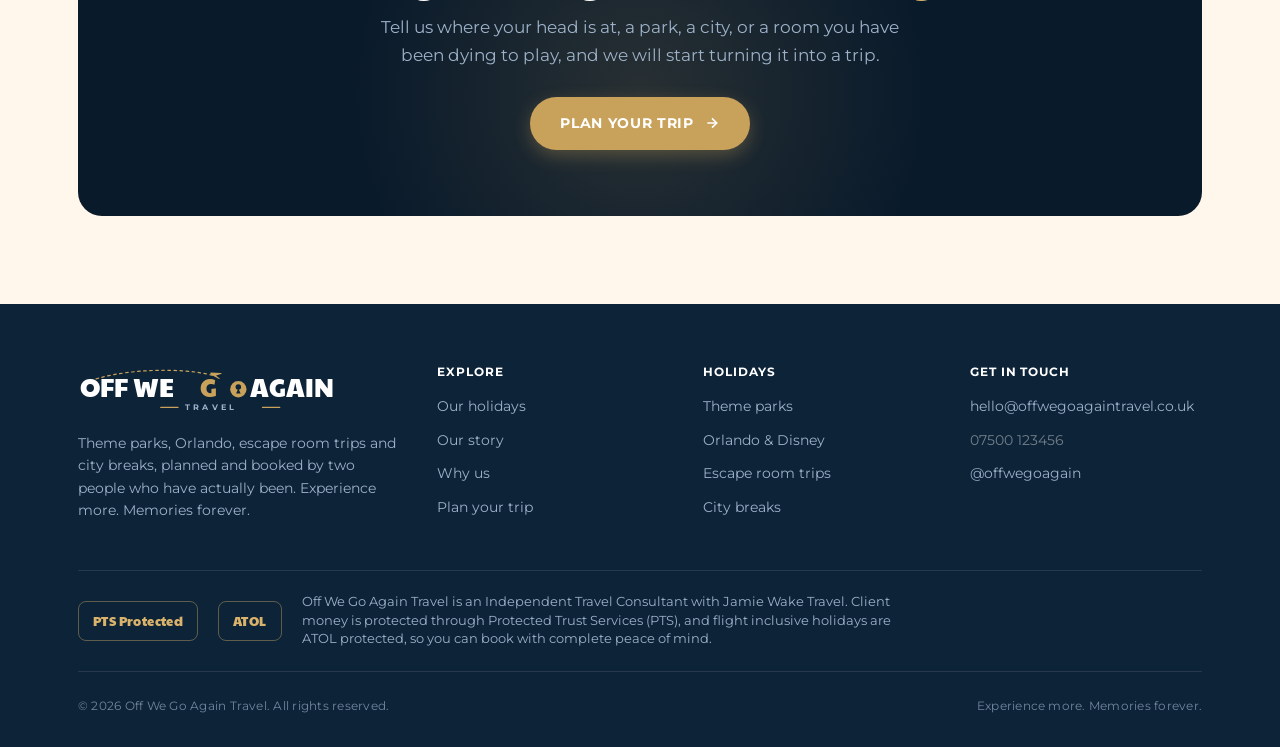
==== commit bf73a418: "Add standout testimonial section to home page A navy/gold quote card featuring Ash's review (first-t" ====
--- a/index.html
+++ b/index.html
@@ -152,6 +152,34 @@
   </div>
 </section>
 
+<section class="section testimonial-sec">
+  <div class="wrap">
+    <div class="sec-head center">
+      <span class="eyebrow">Kind words</span>
+      <h2>The trips people did not think they could take</h2>
+    </div>
+    <figure class="testimonial-card">
+      <div class="testi-glow" aria-hidden="true"></div>
+      <div class="quote-mark" aria-hidden="true">&ldquo;</div>
+      <div class="stars" role="img" aria-label="Rated five out of five">
+        <svg width="20" height="20" viewBox="0 0 24 24" fill="currentColor"><path d="M12 2l2.9 6.3 6.9.6-5.2 4.5 1.6 6.7L12 17.3 5.8 20.6l1.6-6.7L2.2 8.9l6.9-.6z"/></svg>
+        <svg width="20" height="20" viewBox="0 0 24 24" fill="currentColor"><path d="M12 2l2.9 6.3 6.9.6-5.2 4.5 1.6 6.7L12 17.3 5.8 20.6l1.6-6.7L2.2 8.9l6.9-.6z"/></svg>
+        <svg width="20" height="20" viewBox="0 0 24 24" fill="currentColor"><path d="M12 2l2.9 6.3 6.9.6-5.2 4.5 1.6 6.7L12 17.3 5.8 20.6l1.6-6.7L2.2 8.9l6.9-.6z"/></svg>
+        <svg width="20" height="20" viewBox="0 0 24 24" fill="currentColor"><path d="M12 2l2.9 6.3 6.9.6-5.2 4.5 1.6 6.7L12 17.3 5.8 20.6l1.6-6.7L2.2 8.9l6.9-.6z"/></svg>
+        <svg width="20" height="20" viewBox="0 0 24 24" fill="currentColor"><path d="M12 2l2.9 6.3 6.9.6-5.2 4.5 1.6 6.7L12 17.3 5.8 20.6l1.6-6.7L2.2 8.9l6.9-.6z"/></svg>
+      </div>
+      <blockquote>
+        <p>I was <em>petrified</em> of flying, let alone a trip all the way to Orlando. Charlotte and Nathan planned the whole thing for me and made it fun from start to finish. I saw all the sights in a short space of time, and they kept it brilliantly budget friendly too &mdash; well, my dad might disagree on that one!</p>
+        <p>Charl shared tips on absolutely everything: which parks to do on which day, which rides to start with, right down to her favourite merch to look out for. It felt so personal from the very first message.</p>
+      </blockquote>
+      <figcaption>
+        <span class="who">Ash</span>
+        <span class="role">First-time flyer &middot; Orlando, 2026</span>
+      </figcaption>
+    </figure>
+  </div>
+</section>
+
 <section class="section"><div class="wrap"><div class="cta-band">
   <h2>Ready when you are. <em>Off we go?</em></h2>
   <p>Tell us where your head is at, a park, a city, or a room you have been dying to play, and we will start turning it into a trip.</p>
--- a/assets/style.css
+++ b/assets/style.css
@@ -331,6 +331,31 @@
 /* gentle shimmer on gold logo key */
 .lk-gold,.lk-key-circle{transition:fill .3s}
 
+/* ---------- testimonial ---------- */
+.testimonial-card{position:relative;max-width:800px;margin:0 auto;
+  background:linear-gradient(155deg,var(--navy),var(--navy-deep));color:#fff;
+  border-radius:26px;padding:54px 54px 46px;overflow:hidden;
+  border:1px solid rgba(217,179,107,.30);box-shadow:0 30px 64px rgba(13,35,56,.30)}
+.testimonial-card .testi-glow{position:absolute;top:-32%;right:-12%;width:440px;height:440px;border-radius:50%;
+  background:radial-gradient(circle,rgba(200,161,90,.22),transparent 62%);pointer-events:none}
+.testimonial-card .quote-mark{position:absolute;top:-6px;left:30px;font-family:var(--display);
+  font-size:150px;line-height:1;color:rgba(217,179,107,.20);pointer-events:none}
+.testimonial-card .stars{display:flex;gap:5px;margin-bottom:22px;position:relative;z-index:2;color:var(--gold-bright)}
+.testimonial-card .stars svg{filter:drop-shadow(0 2px 5px rgba(217,179,107,.45))}
+.testimonial-card blockquote{position:relative;z-index:2}
+.testimonial-card blockquote p{font-size:19px;line-height:1.66;font-weight:400;color:#EAF0F7;margin-bottom:16px}
+.testimonial-card blockquote p:last-child{margin-bottom:0}
+.testimonial-card blockquote p em{color:var(--gold-bright);font-style:normal;font-weight:600}
+.testimonial-card figcaption{display:flex;flex-direction:column;gap:4px;margin-top:26px;
+  padding-top:24px;border-top:1px solid rgba(255,255,255,.12);position:relative;z-index:2}
+.testimonial-card .who{font-family:var(--display);font-size:20px;color:#fff}
+.testimonial-card .role{font-size:12px;letter-spacing:.13em;text-transform:uppercase;color:var(--gold-bright);font-weight:600}
+@media(max-width:600px){
+  .testimonial-card{padding:40px 26px 34px;border-radius:20px}
+  .testimonial-card blockquote p{font-size:16.5px}
+  .testimonial-card .quote-mark{font-size:104px;left:18px}
+}
+
 /* ---------- magical custom cursor ---------- */
 .cursor-dot,.cursor-ring{position:fixed;top:0;left:0;pointer-events:none;z-index:9999;
   border-radius:50%;opacity:1;transition:opacity .25s ease}
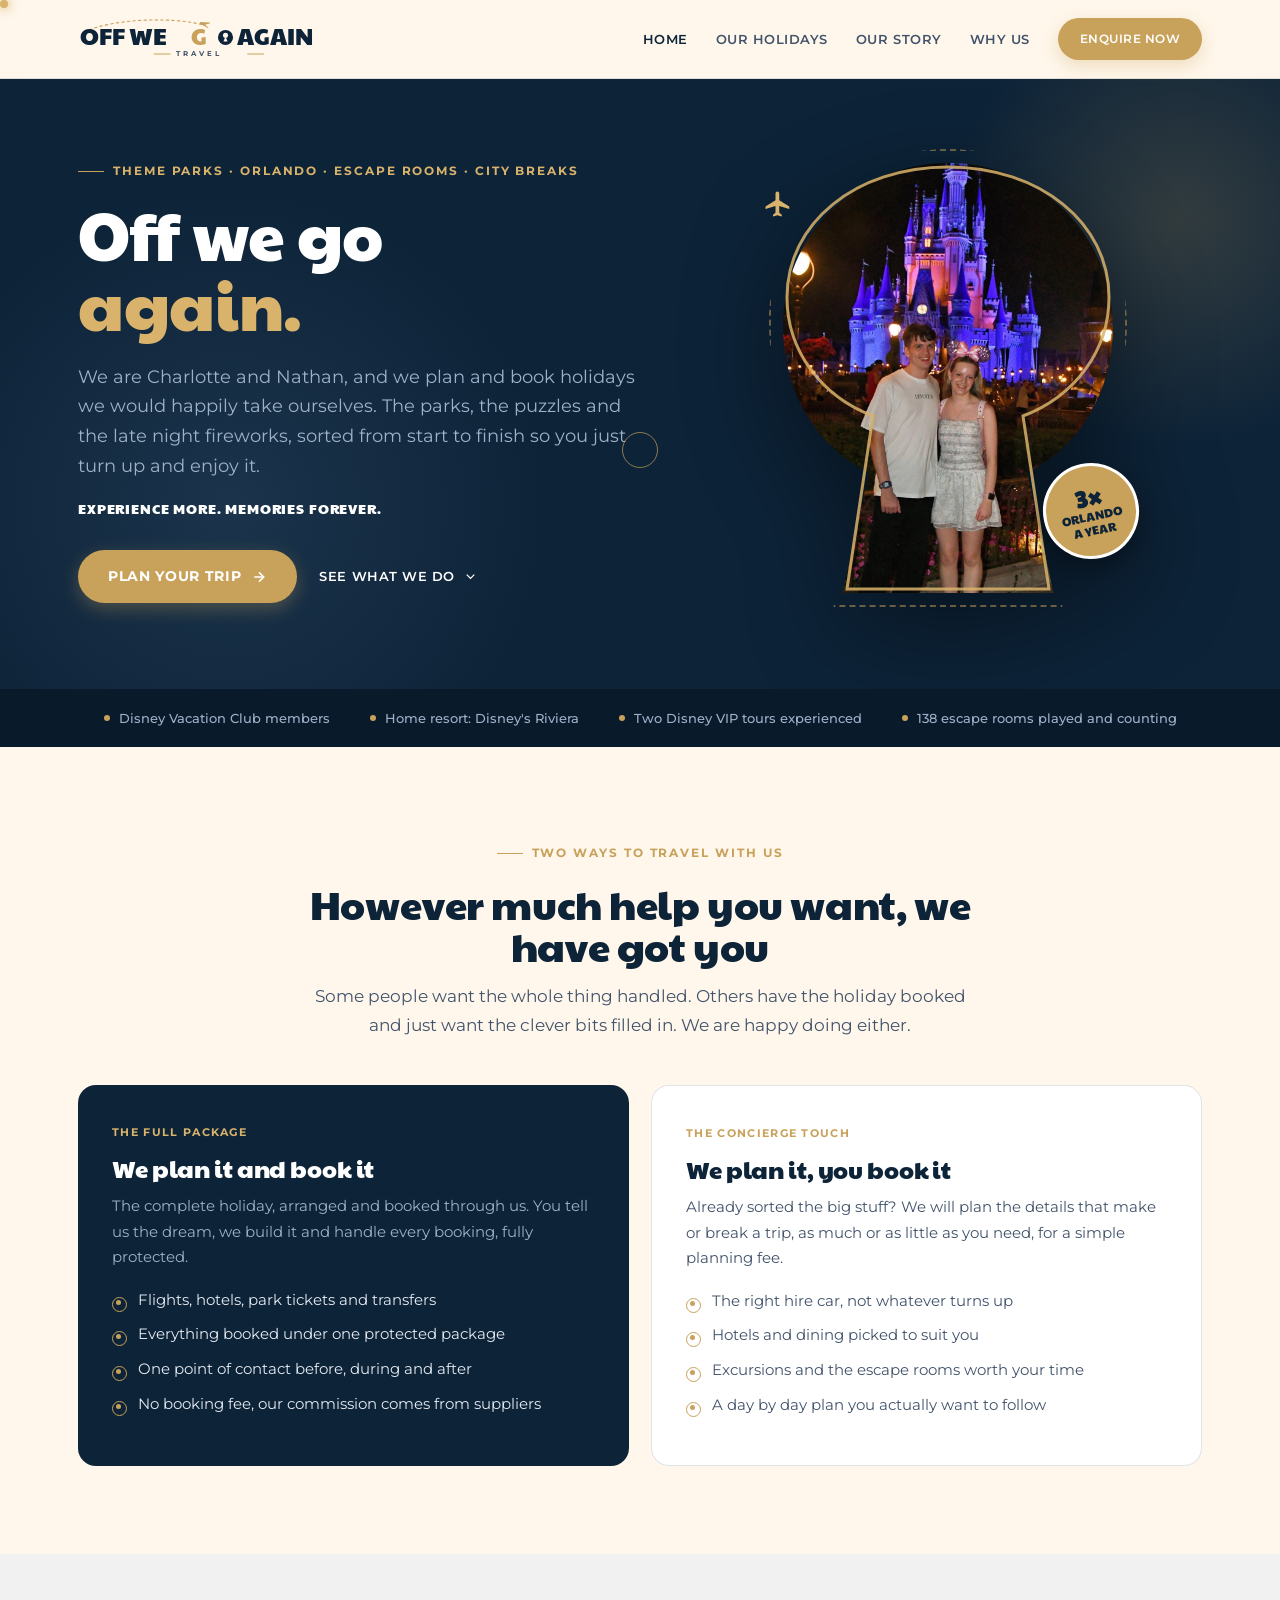
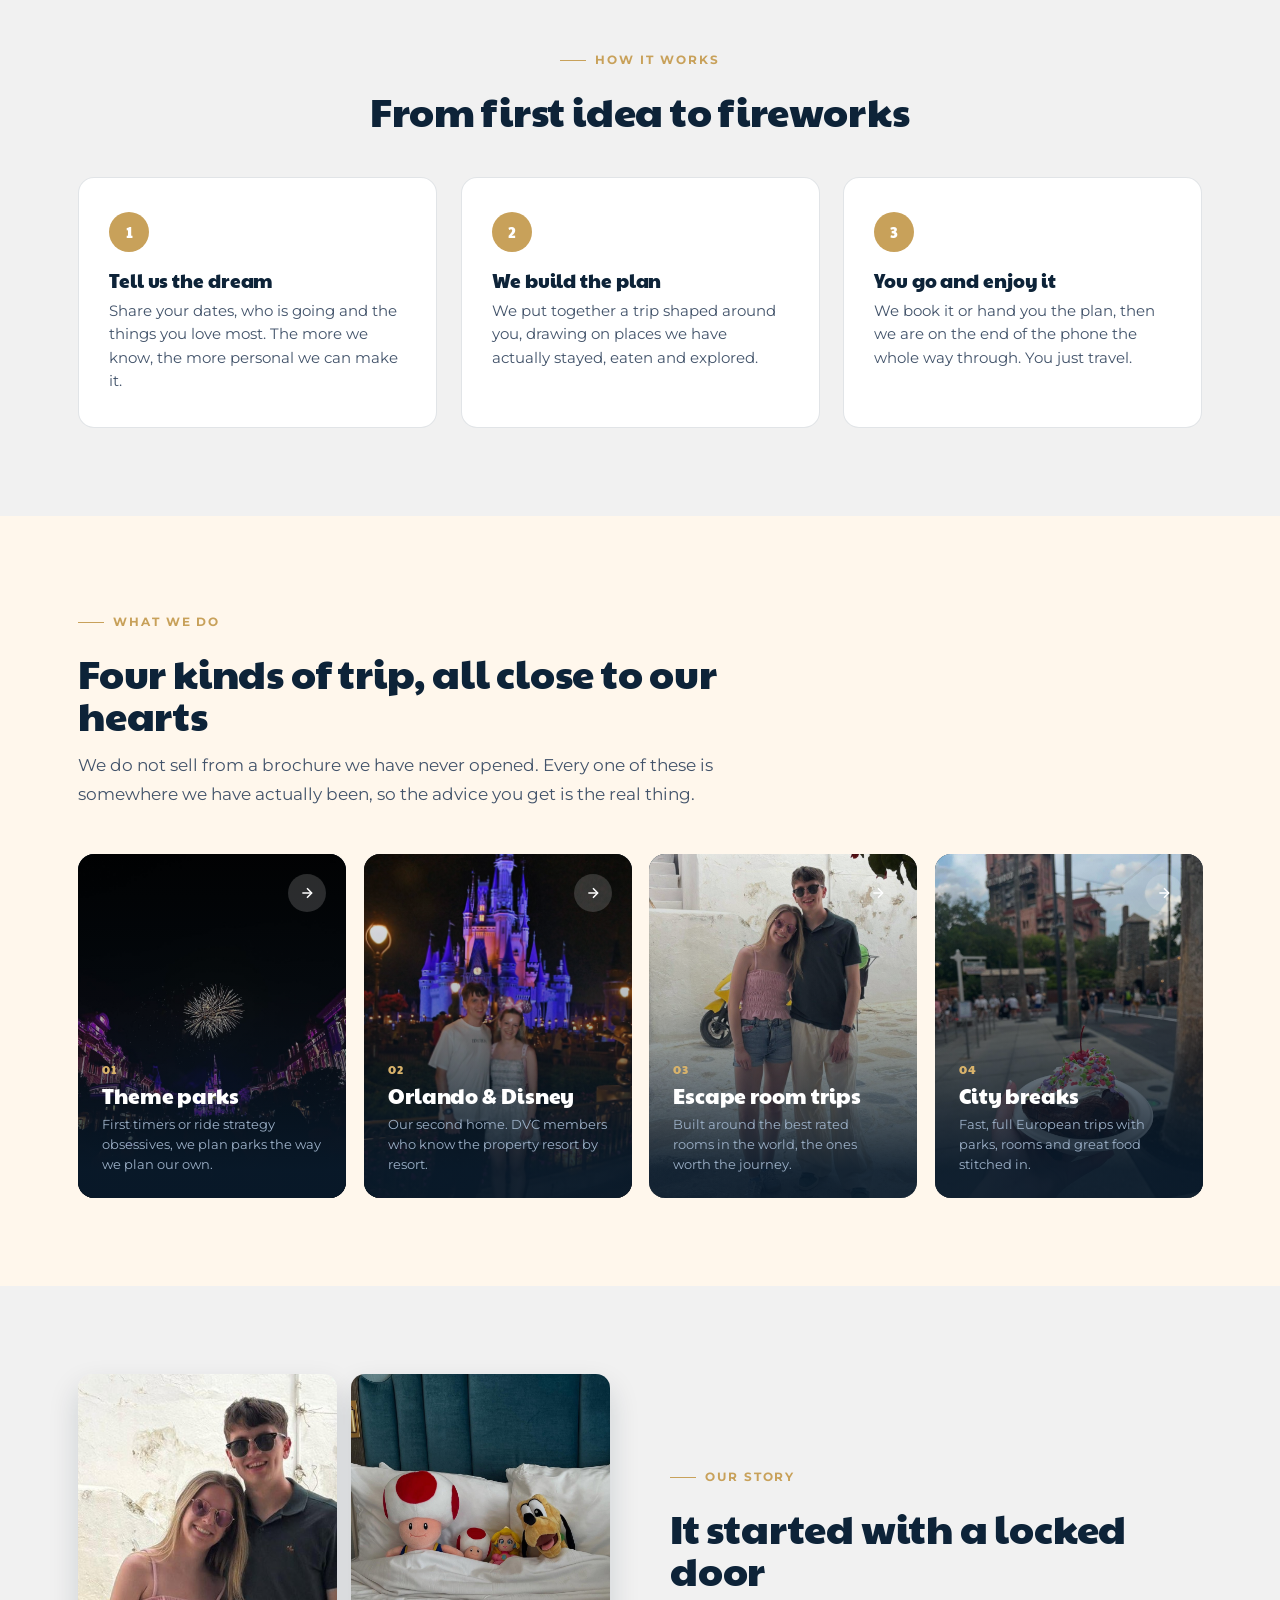
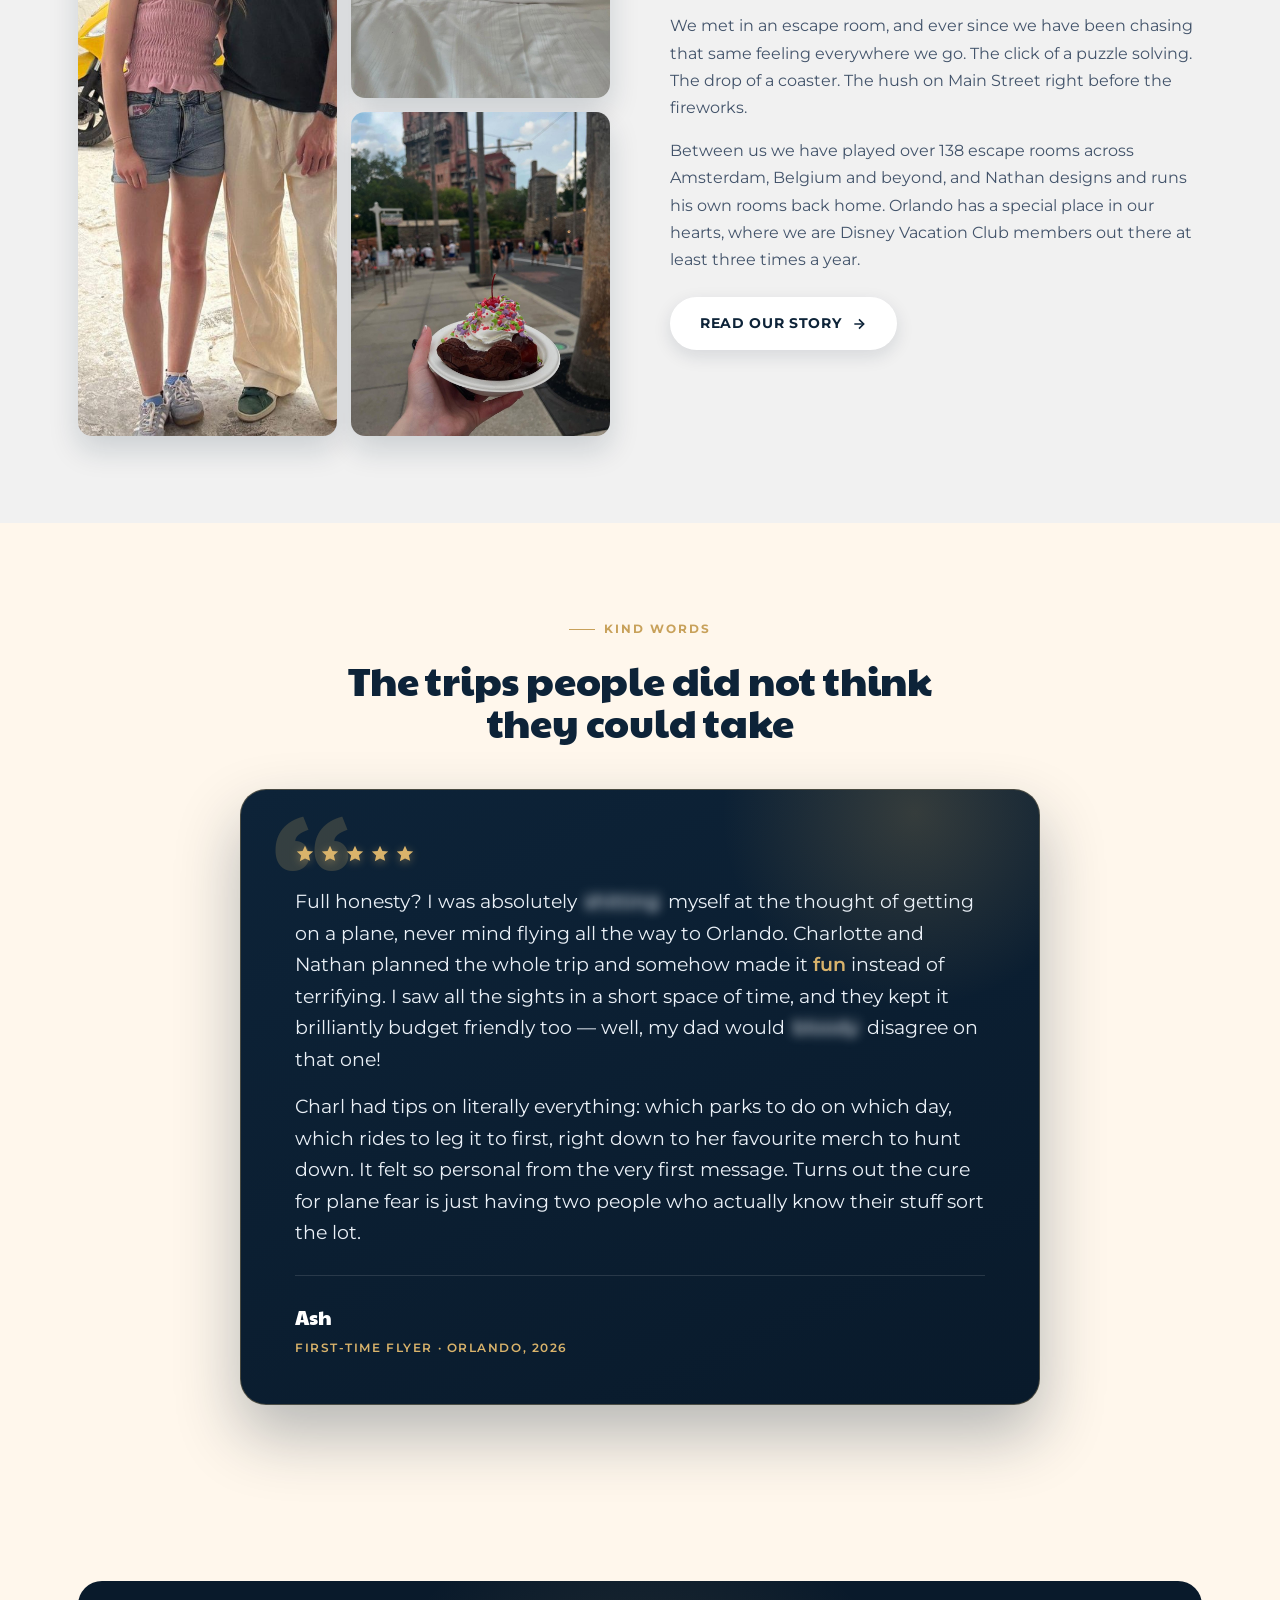
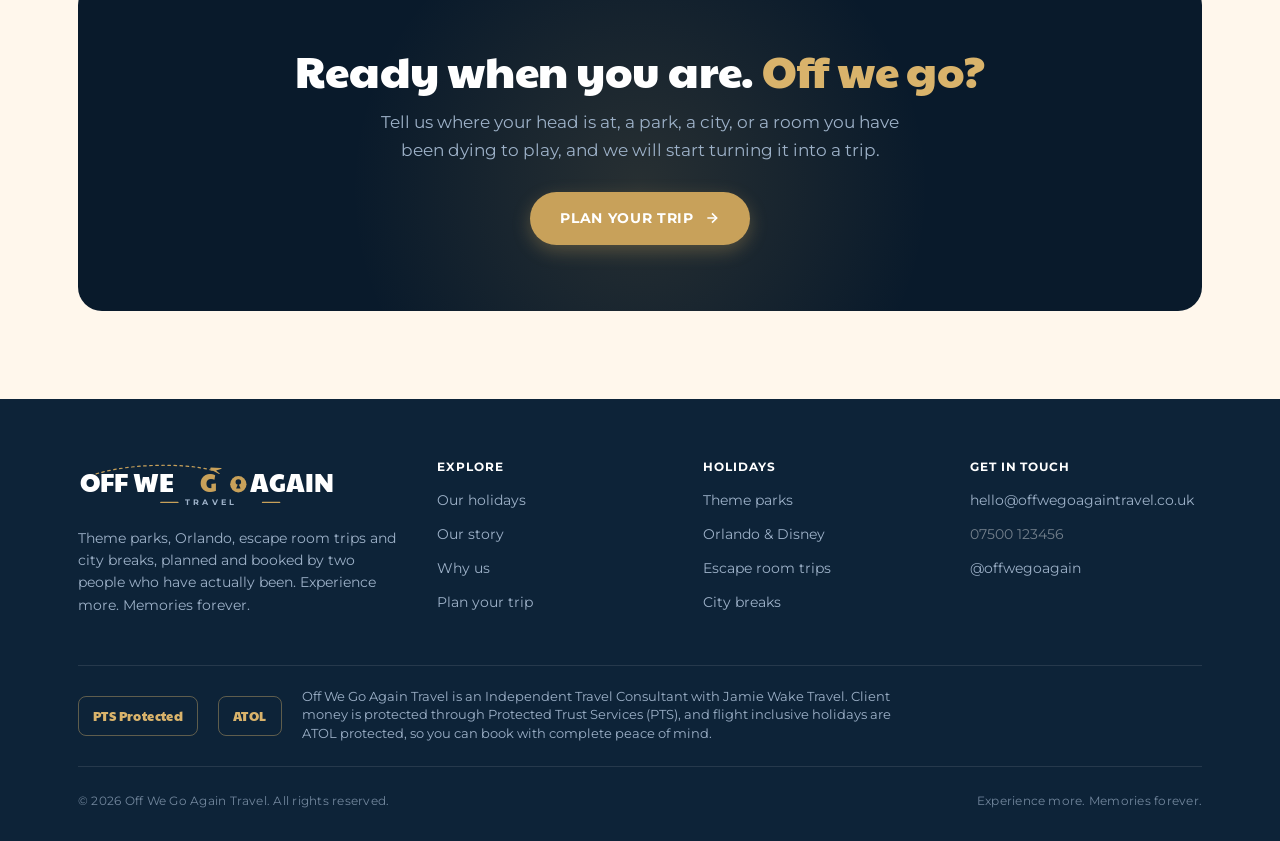
==== commit 657de062: "Make Ash's testimonial funnier and add it to Why Us page - Cheekier wording with blurred-out swear w" ====
--- a/index.html
+++ b/index.html
@@ -169,8 +169,8 @@
         <svg width="20" height="20" viewBox="0 0 24 24" fill="currentColor"><path d="M12 2l2.9 6.3 6.9.6-5.2 4.5 1.6 6.7L12 17.3 5.8 20.6l1.6-6.7L2.2 8.9l6.9-.6z"/></svg>
       </div>
       <blockquote>
-        <p>I was <em>petrified</em> of flying, let alone a trip all the way to Orlando. Charlotte and Nathan planned the whole thing for me and made it fun from start to finish. I saw all the sights in a short space of time, and they kept it brilliantly budget friendly too &mdash; well, my dad might disagree on that one!</p>
-        <p>Charl shared tips on absolutely everything: which parks to do on which day, which rides to start with, right down to her favourite merch to look out for. It felt so personal from the very first message.</p>
+        <p>Full honesty? I was absolutely <span class="bleep" title="you can probably guess">shitting</span> myself at the thought of getting on a plane, never mind flying all the way to Orlando. Charlotte and Nathan planned the whole trip and somehow made it <em>fun</em> instead of terrifying. I saw all the sights in a short space of time, and they kept it brilliantly budget friendly too &mdash; well, my dad would <span class="bleep" title="ask my dad">bloody</span> disagree on that one!</p>
+        <p>Charl had tips on literally everything: which parks to do on which day, which rides to leg it to first, right down to her favourite merch to hunt down. It felt so personal from the very first message. Turns out the cure for plane fear is just having two people who actually know their stuff sort the lot.</p>
       </blockquote>
       <figcaption>
         <span class="who">Ash</span>
--- a/assets/style.css
+++ b/assets/style.css
@@ -346,6 +346,9 @@
 .testimonial-card blockquote p{font-size:19px;line-height:1.66;font-weight:400;color:#EAF0F7;margin-bottom:16px}
 .testimonial-card blockquote p:last-child{margin-bottom:0}
 .testimonial-card blockquote p em{color:var(--gold-bright);font-style:normal;font-weight:600}
+.bleep{filter:blur(5px);background:rgba(255,255,255,.07);border-radius:5px;padding:0 .18em;
+  cursor:help;user-select:none;transition:filter .25s ease}
+.bleep:hover,.bleep:focus{filter:blur(0)}
 .testimonial-card figcaption{display:flex;flex-direction:column;gap:4px;margin-top:26px;
   padding-top:24px;border-top:1px solid rgba(255,255,255,.12);position:relative;z-index:2}
 .testimonial-card .who{font-family:var(--display);font-size:20px;color:#fff}
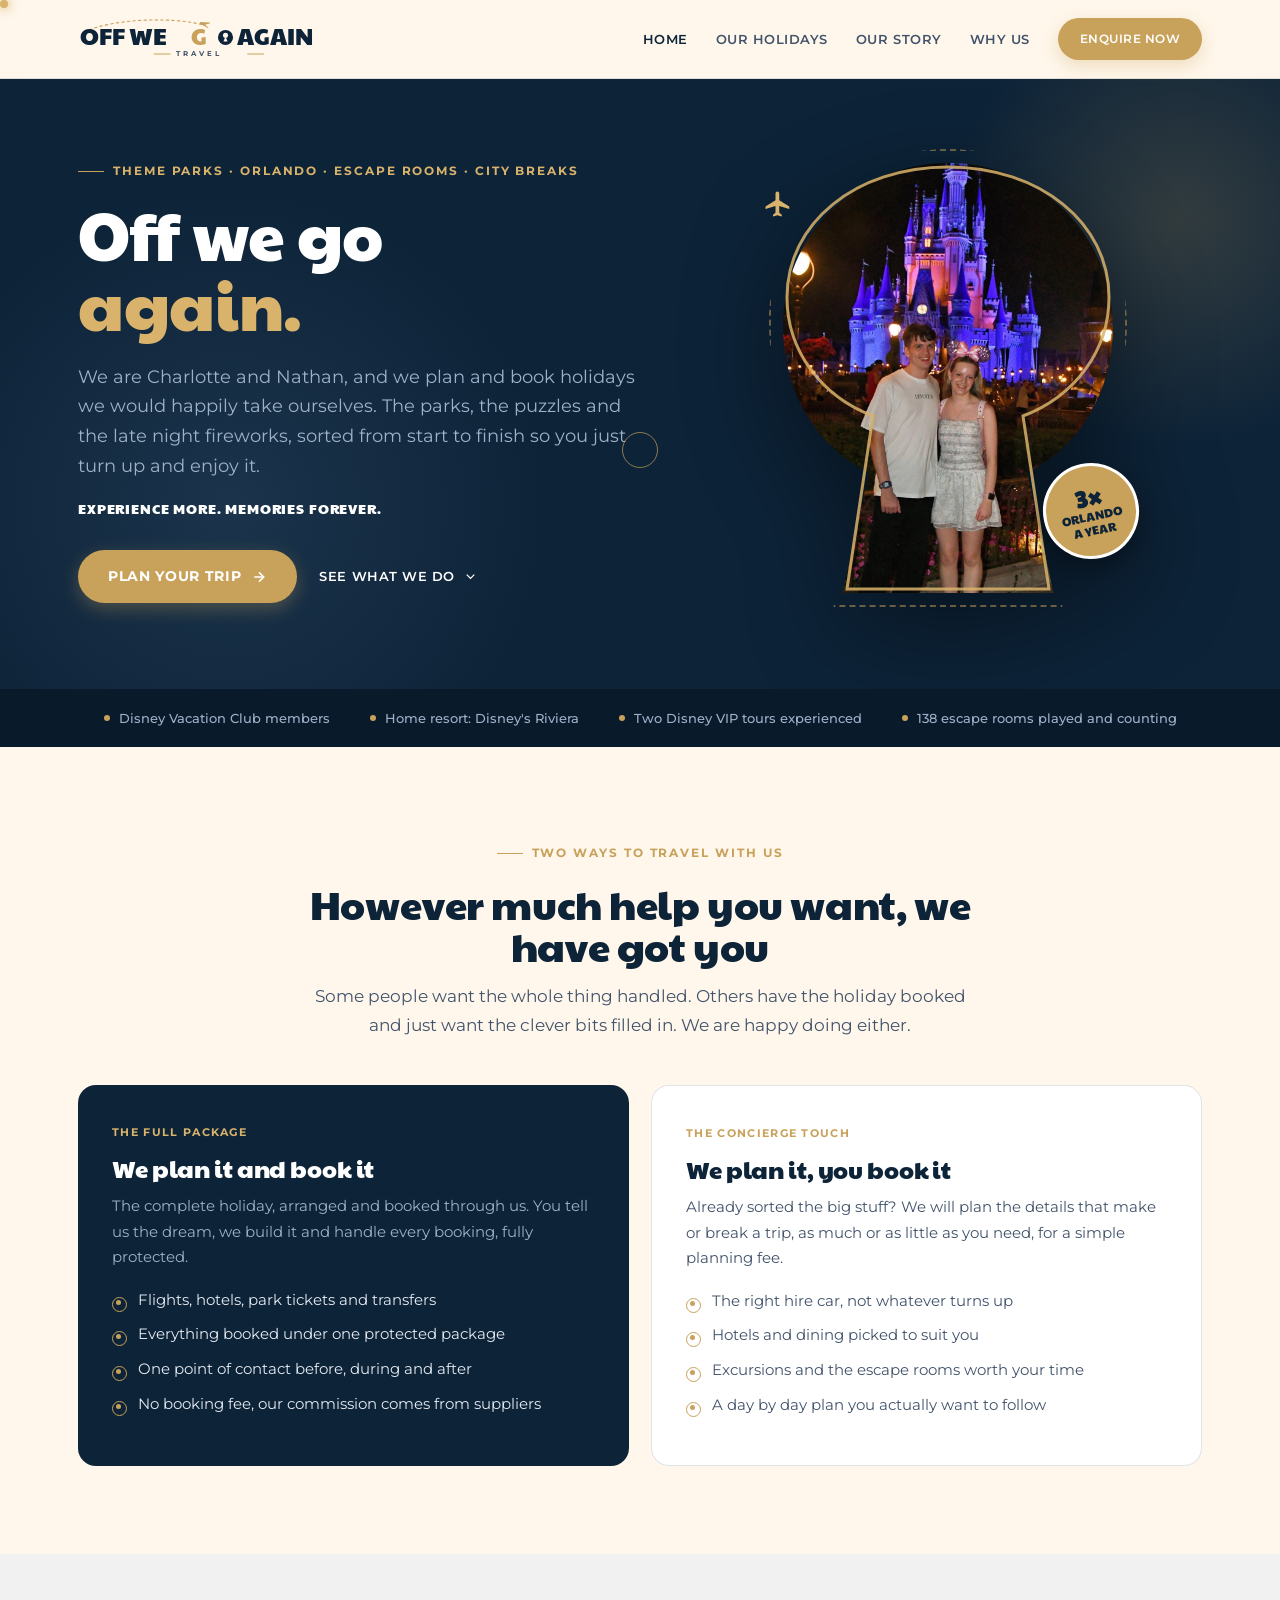
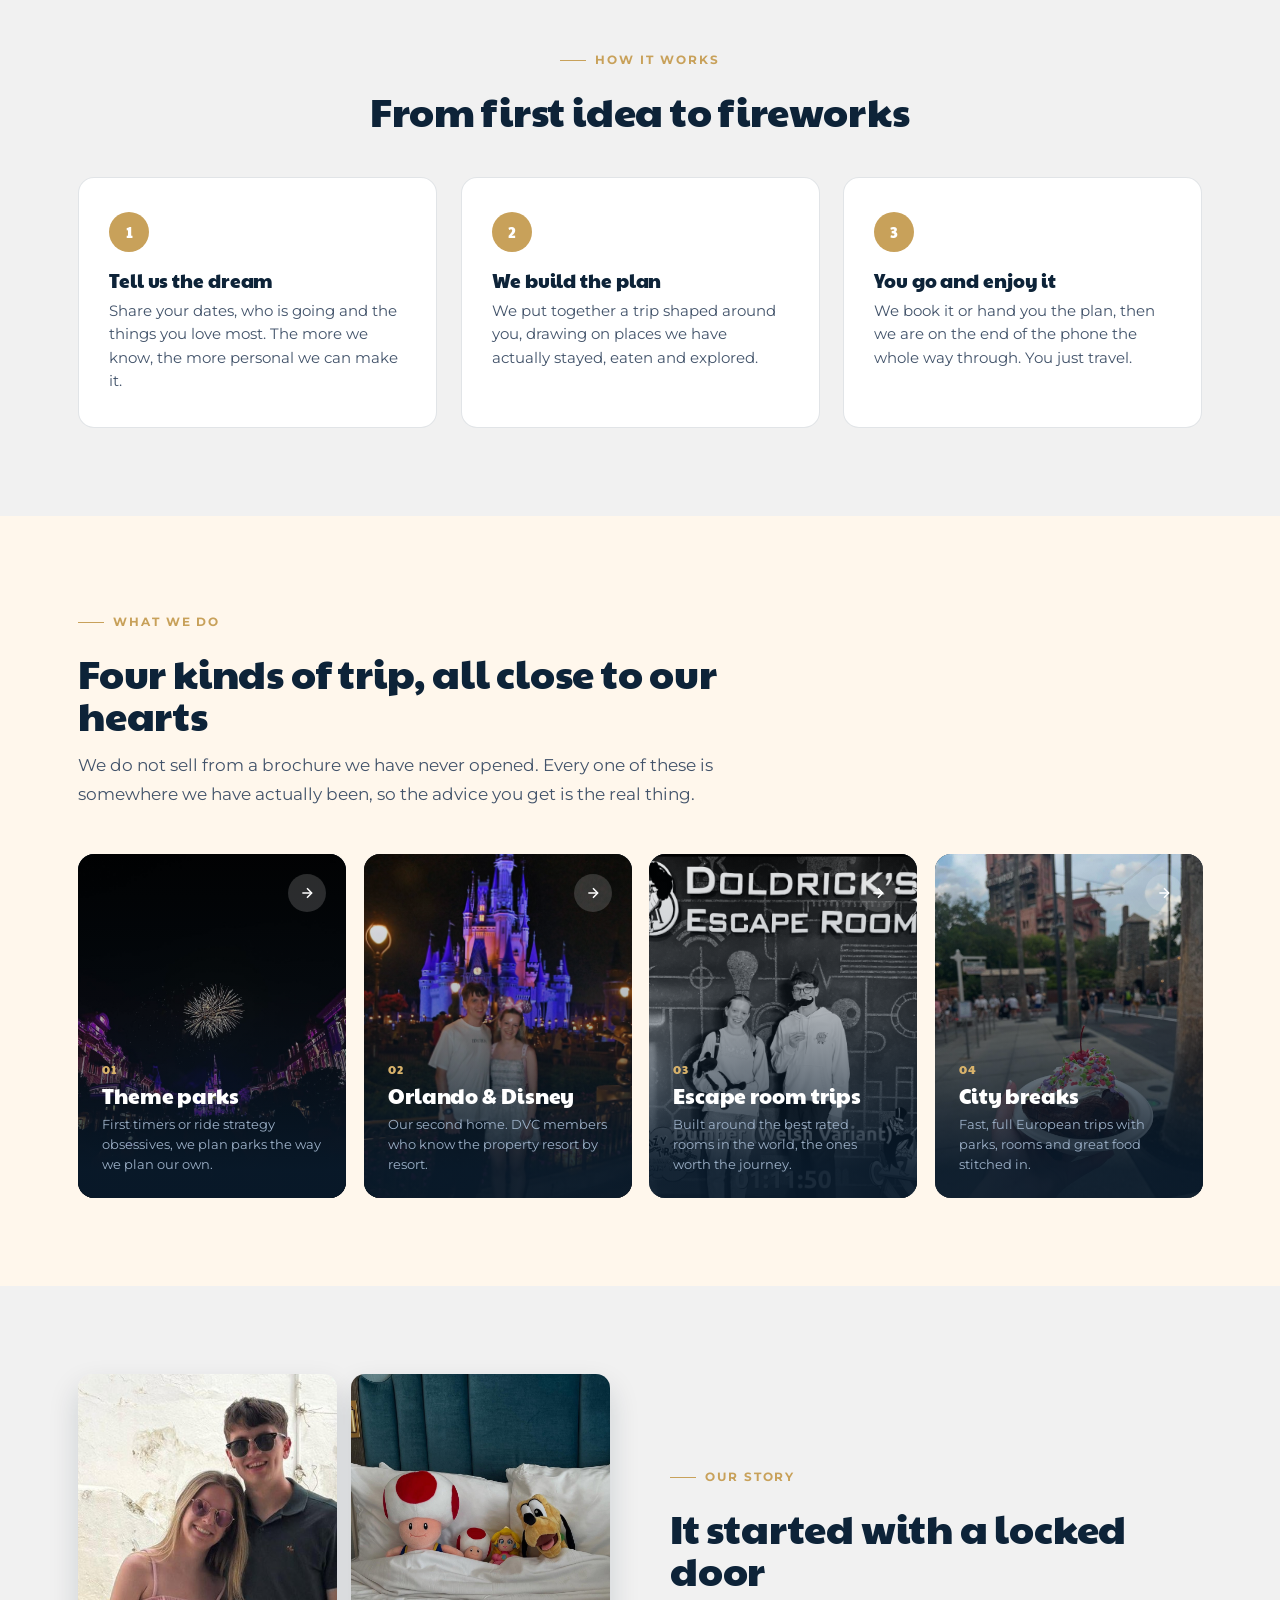
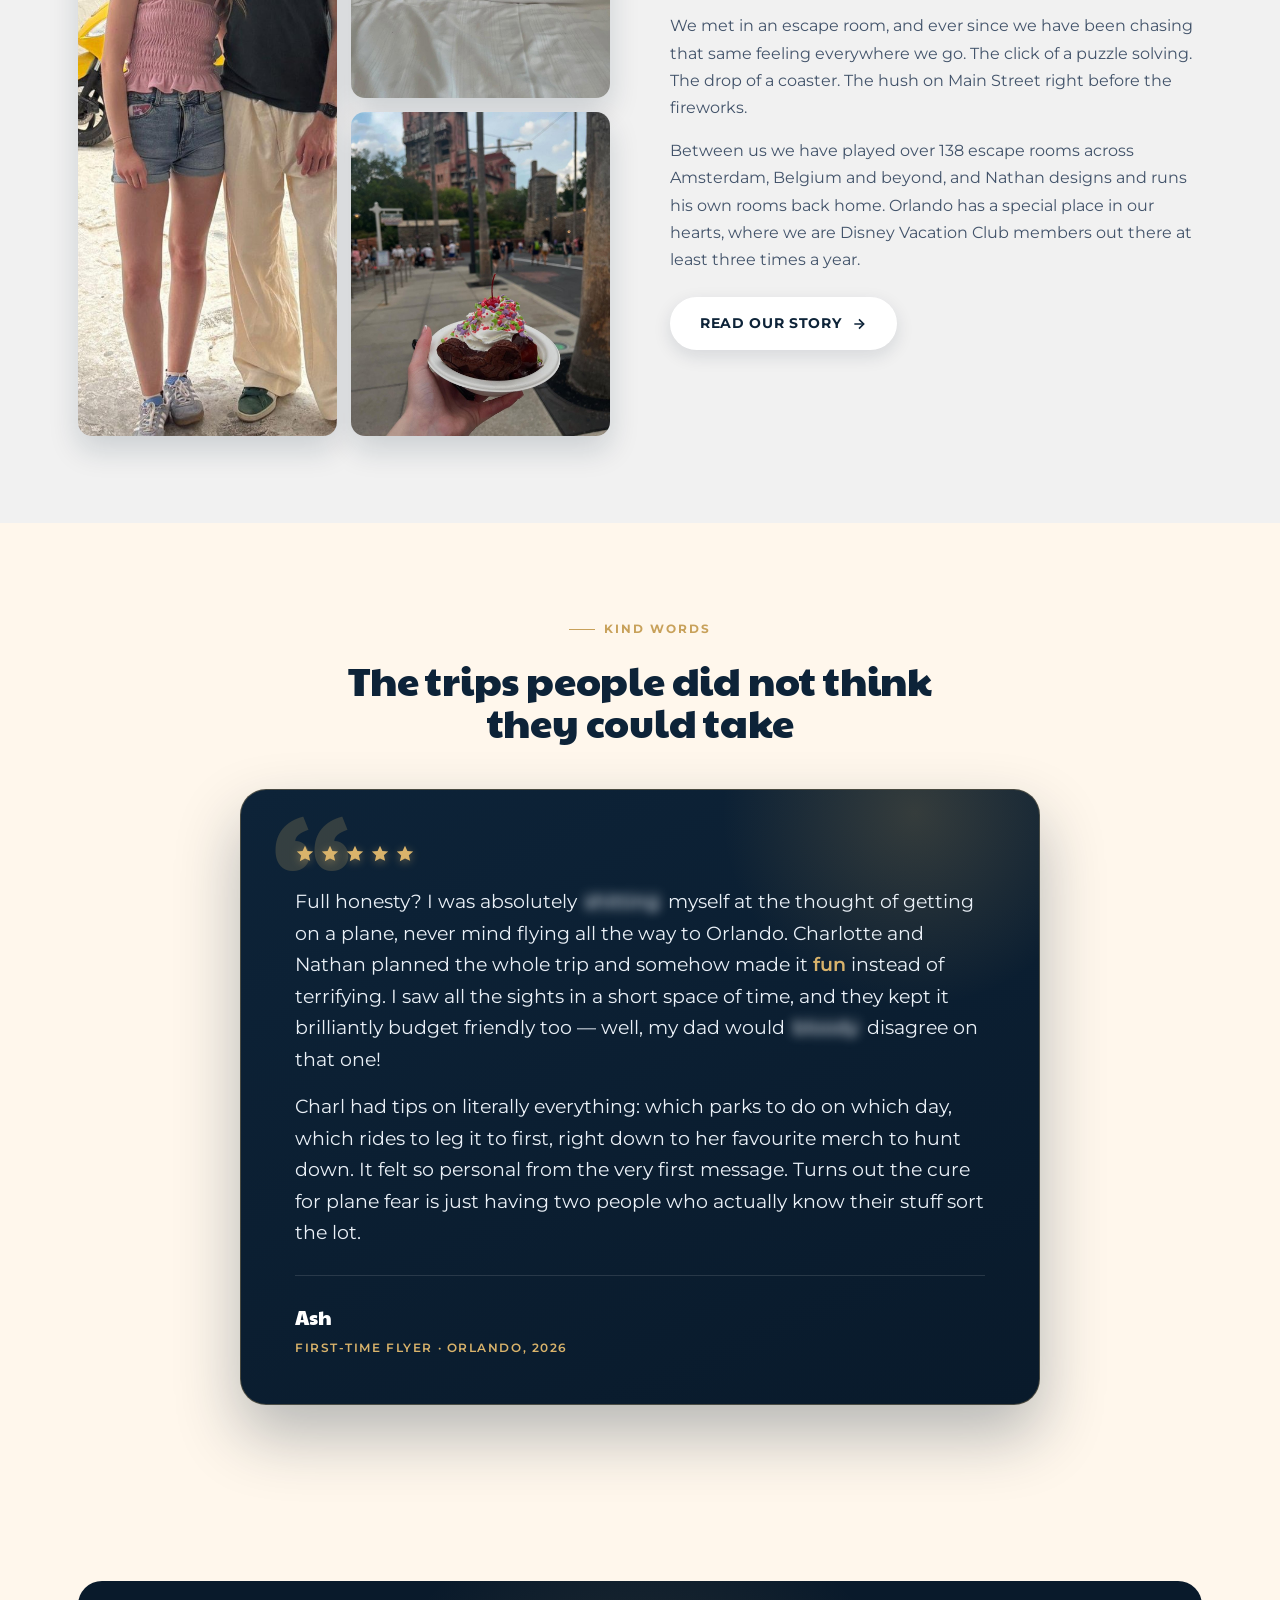
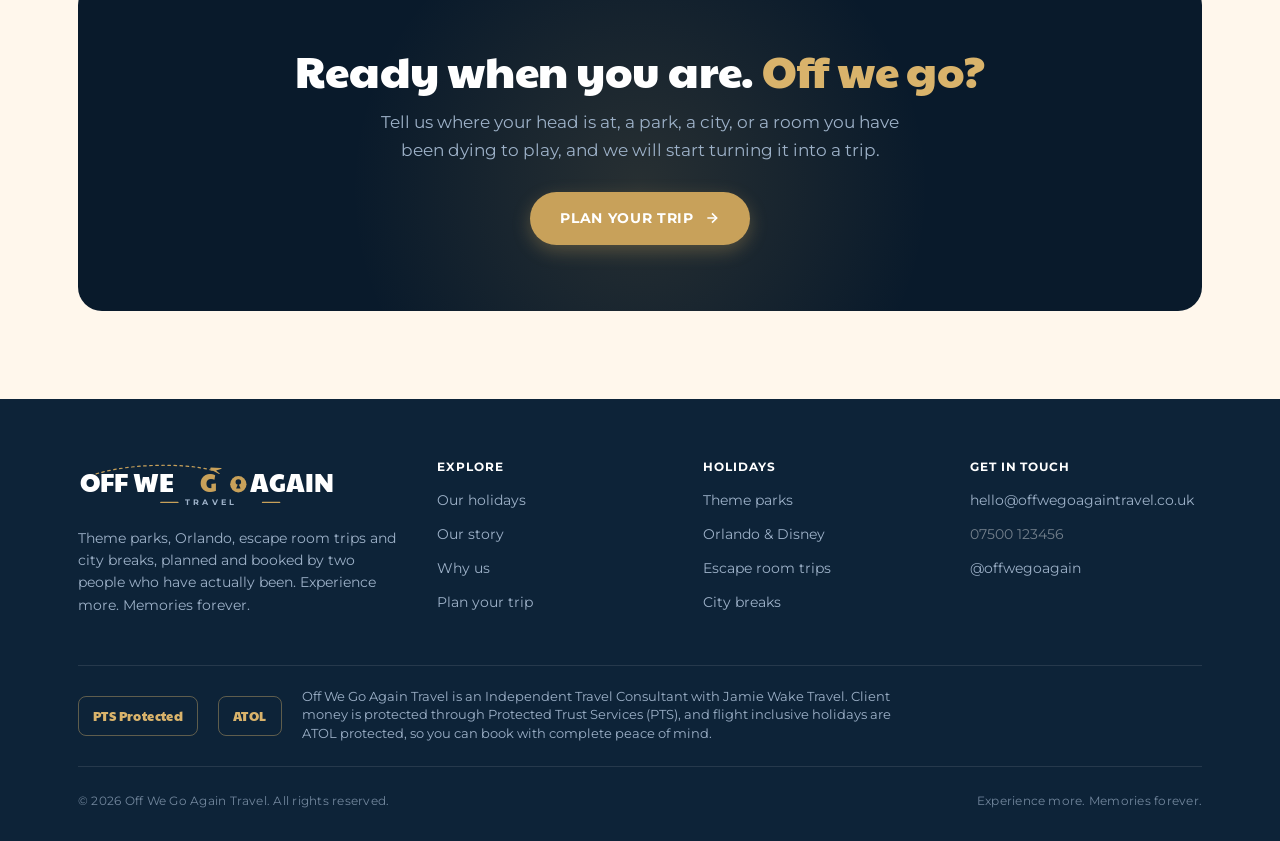
==== commit d195b59c: "Swap escape room trip photos for real Doldrick's Escape Room shots - Holidays page offer now uses th" ====
--- a/index.html
+++ b/index.html
@@ -129,7 +129,7 @@
     <div class="dest-grid">
       <a href="holidays.html#parks" class="dest"><img src="assets/fireworks.jpg" alt="Theme parks"><div class="dest-arrow"><svg width="16" height="16" viewBox="0 0 24 24" fill="none" stroke="#fff" stroke-width="2.2"><line x1="5" y1="12" x2="19" y2="12"/><polyline points="12 5 19 12 12 19"/></svg></div><div class="dest-body"><div class="num">01</div><h3>Theme parks</h3><p>First timers or ride strategy obsessives, we plan parks the way we plan our own.</p></div></a>
       <a href="holidays.html#orlando" class="dest"><img src="assets/castle-night.jpg" alt="Orlando and Disney"><div class="dest-arrow"><svg width="16" height="16" viewBox="0 0 24 24" fill="none" stroke="#fff" stroke-width="2.2"><line x1="5" y1="12" x2="19" y2="12"/><polyline points="12 5 19 12 12 19"/></svg></div><div class="dest-body"><div class="num">02</div><h3>Orlando &amp; Disney</h3><p>Our second home. DVC members who know the property resort by resort.</p></div></a>
-      <a href="holidays.html#rooms" class="dest"><img src="assets/greece.jpg" alt="Escape room trips"><div class="dest-arrow"><svg width="16" height="16" viewBox="0 0 24 24" fill="none" stroke="#fff" stroke-width="2.2"><line x1="5" y1="12" x2="19" y2="12"/><polyline points="12 5 19 12 12 19"/></svg></div><div class="dest-body"><div class="num">03</div><h3>Escape room trips</h3><p>Built around the best rated rooms in the world, the ones worth the journey.</p></div></a>
+      <a href="holidays.html#rooms" class="dest"><img src="assets/escape-room-crazytrain.png" alt="Charlotte and Nathan at Doldrick's Escape Room"><div class="dest-arrow"><svg width="16" height="16" viewBox="0 0 24 24" fill="none" stroke="#fff" stroke-width="2.2"><line x1="5" y1="12" x2="19" y2="12"/><polyline points="12 5 19 12 12 19"/></svg></div><div class="dest-body"><div class="num">03</div><h3>Escape room trips</h3><p>Built around the best rated rooms in the world, the ones worth the journey.</p></div></a>
       <a href="holidays.html#cities" class="dest"><img src="assets/sundae.jpg" alt="City breaks"><div class="dest-arrow"><svg width="16" height="16" viewBox="0 0 24 24" fill="none" stroke="#fff" stroke-width="2.2"><line x1="5" y1="12" x2="19" y2="12"/><polyline points="12 5 19 12 12 19"/></svg></div><div class="dest-body"><div class="num">04</div><h3>City breaks</h3><p>Fast, full European trips with parks, rooms and great food stitched in.</p></div></a>
     </div>
   </div>
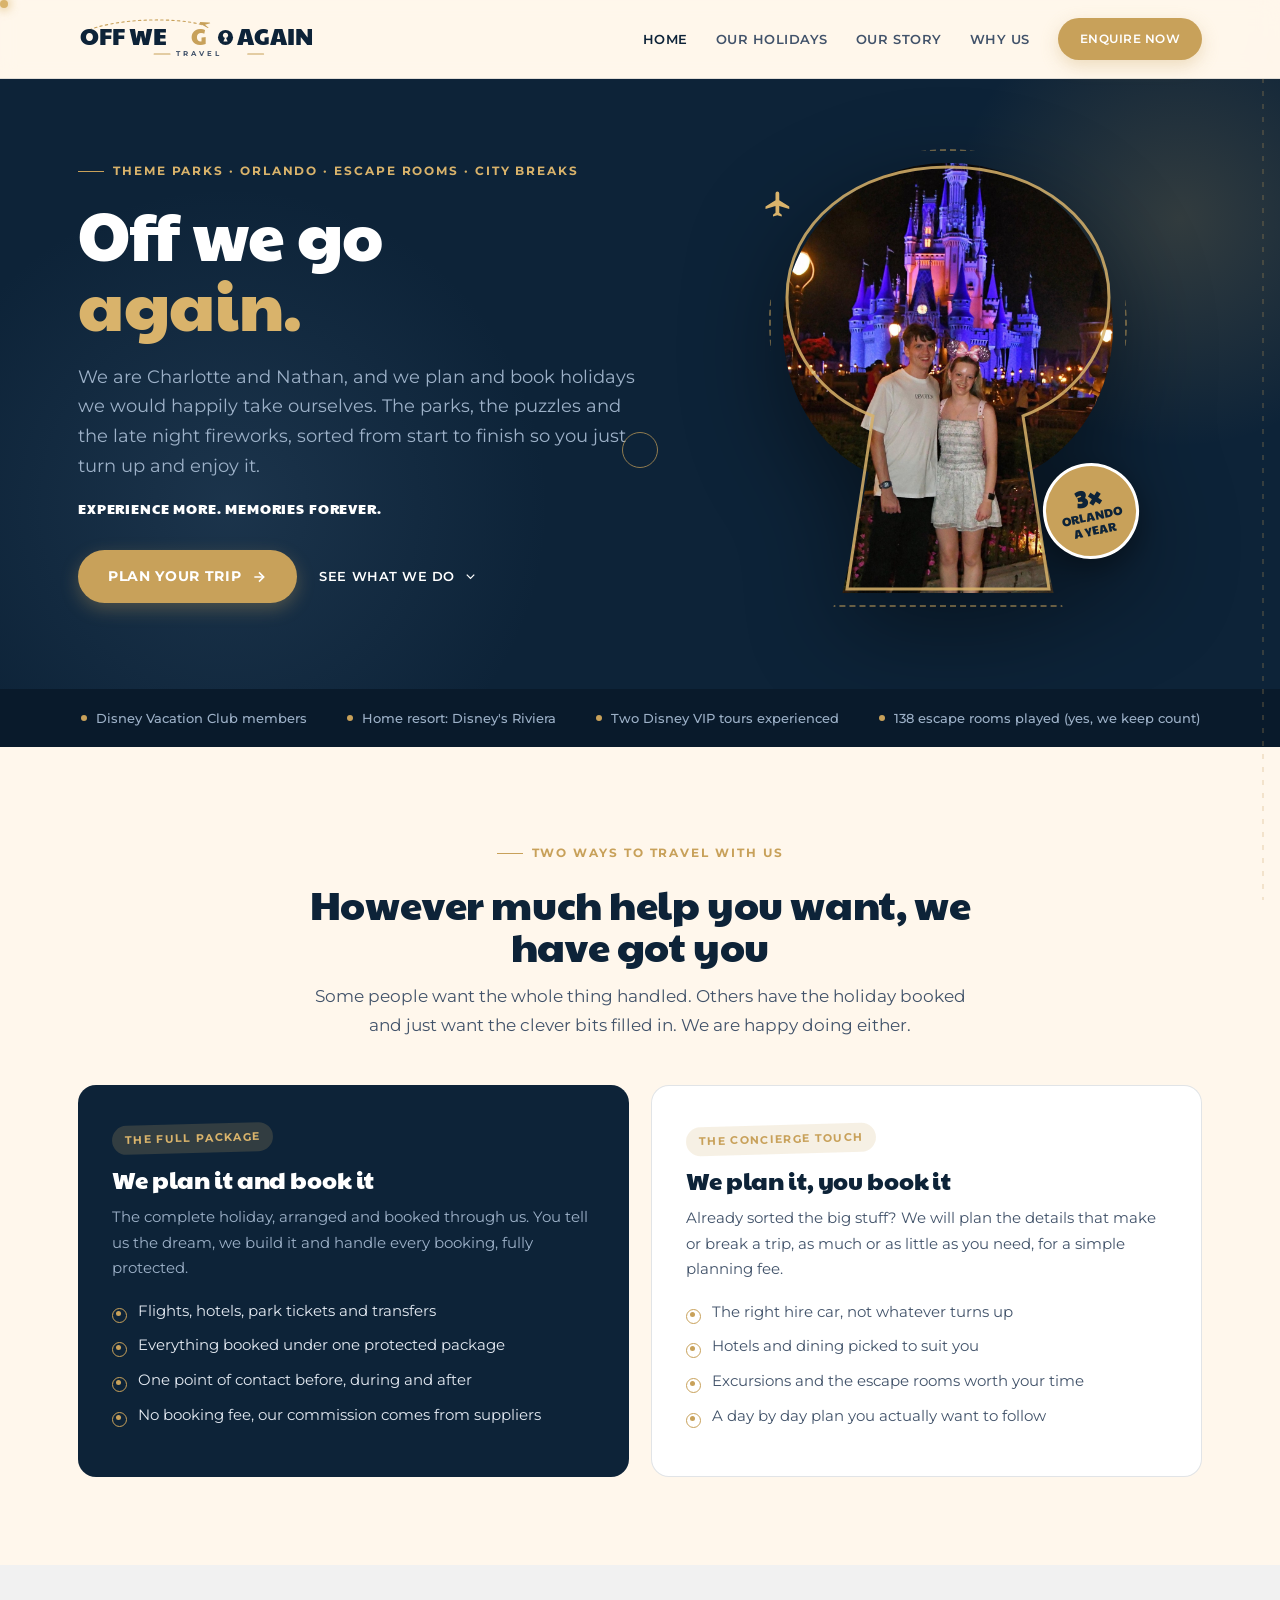
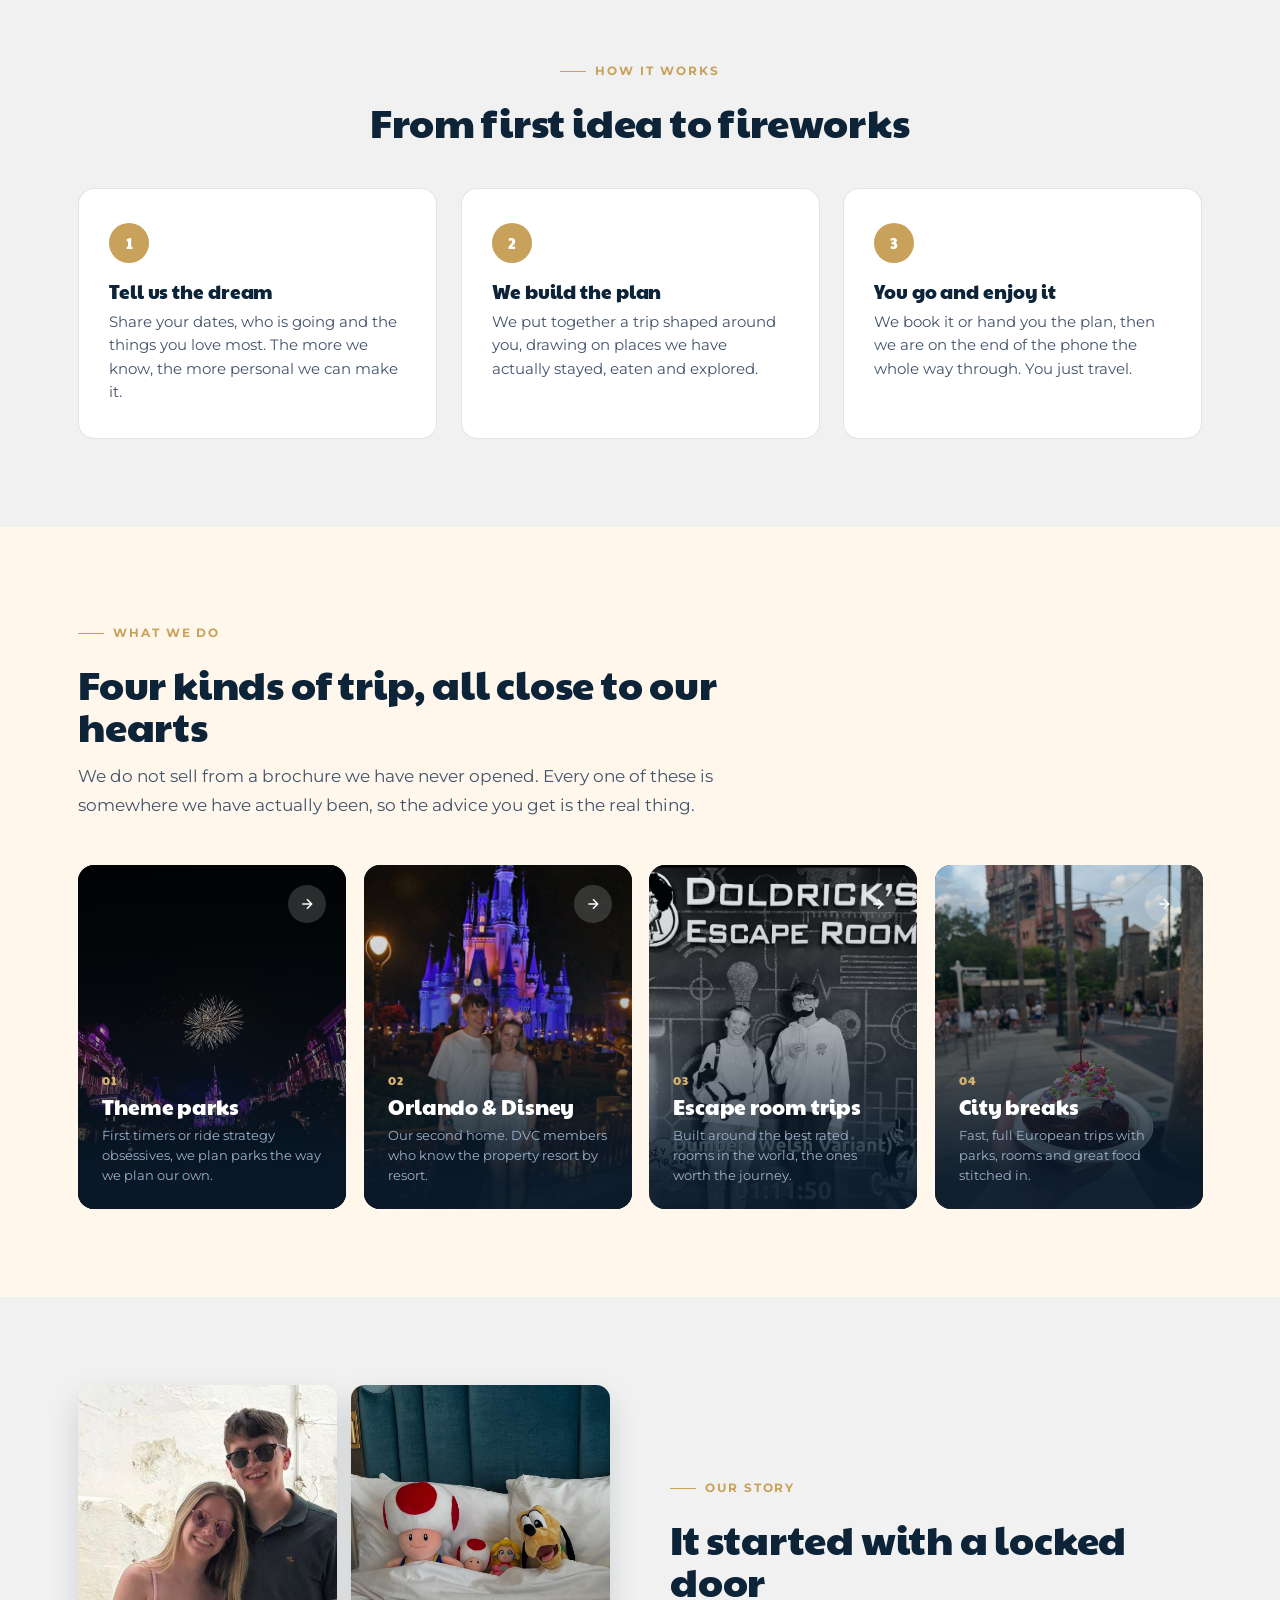
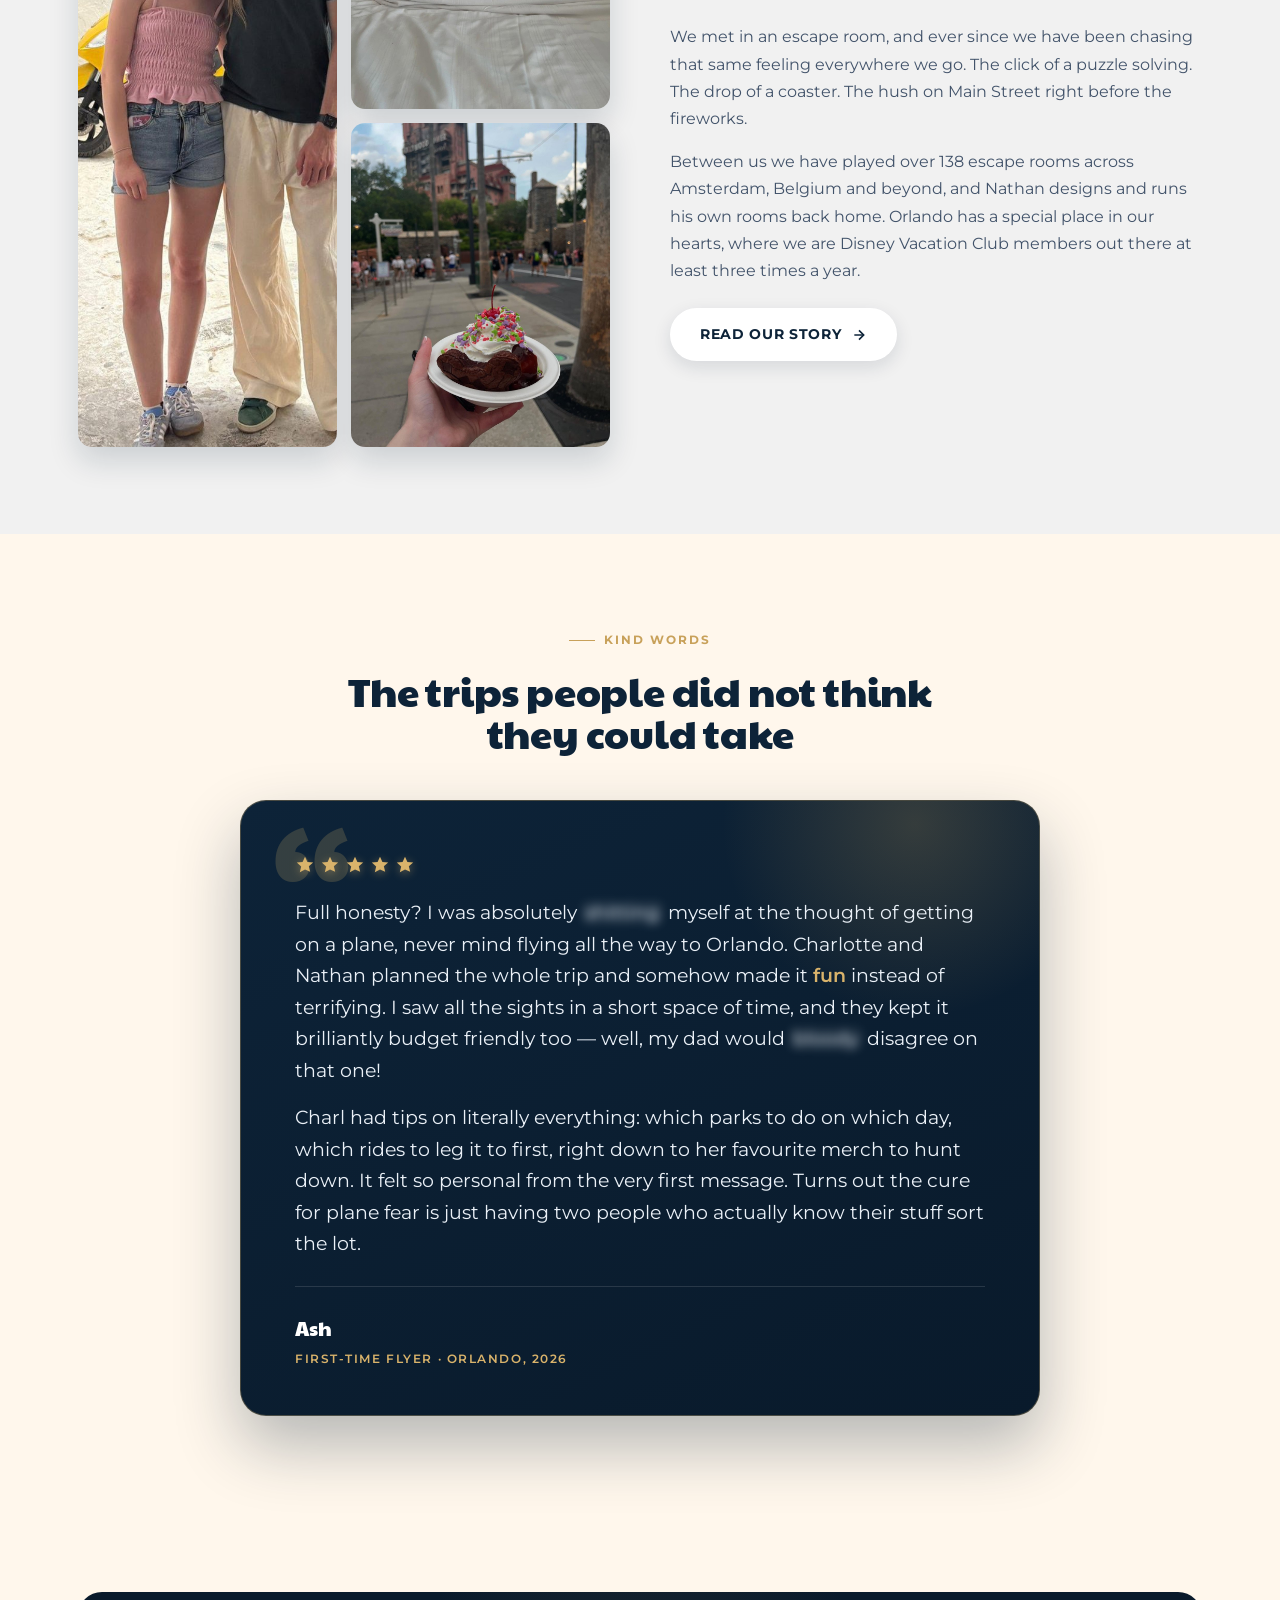
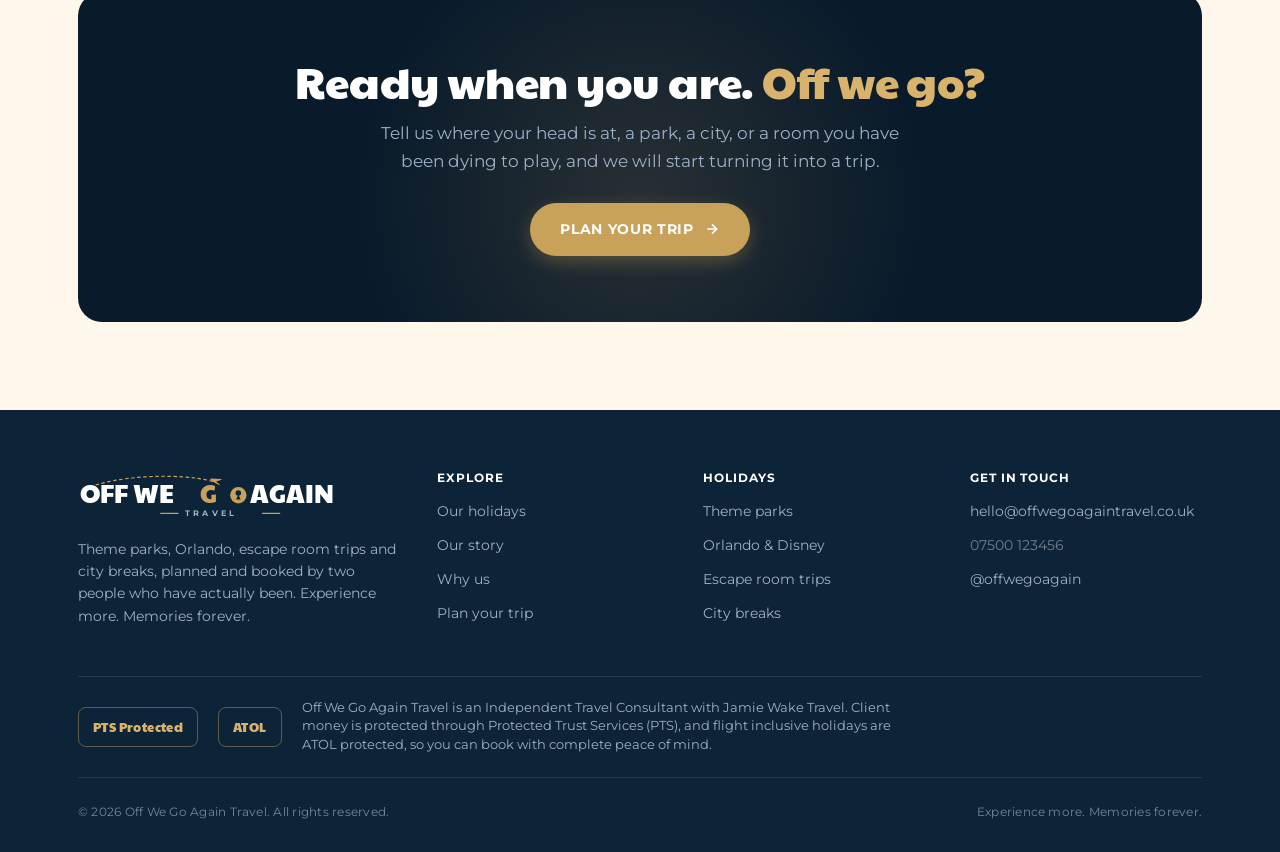
==== commit 6fc41897: "Add playful interactions to make the site more fun - Canvas confetti/fireworks engine: celebratory b" ====
--- a/index.html
+++ b/index.html
@@ -68,7 +68,7 @@
   <span class="it"><span class="dot"></span>Disney Vacation Club members</span>
   <span class="it"><span class="dot"></span>Home resort: Disney's Riviera</span>
   <span class="it"><span class="dot"></span>Two Disney VIP tours experienced</span>
-  <span class="it"><span class="dot"></span>138 escape rooms played and counting</span>
+  <span class="it"><span class="dot"></span>138 escape rooms played (yes, we keep count)</span>
 </div></div>
 
 <section class="section">
--- a/assets/style.css
+++ b/assets/style.css
@@ -323,7 +323,8 @@
 @keyframes popIn{from{opacity:0;transform:scale(.92)}to{opacity:1;transform:none}}
 
 /* keyhole interactive lift */
-.keyhole{transition:transform .5s cubic-bezier(.2,.8,.2,1)}
+.keyhole-stage{perspective:1000px}
+.keyhole{transition:transform .18s ease}
 .keyhole-stage:hover .keyhole{transform:translateY(-6px)}
 .passport-stamp{transition:transform .4s cubic-bezier(.2,.9,.25,1)}
 .keyhole-stage:hover .passport-stamp{transform:rotate(-6deg) scale(1.05)}
@@ -359,6 +360,53 @@
   .testimonial-card .quote-mark{font-size:104px;left:18px}
 }
 
+/* ---------- 3D tilt on destination cards ---------- */
+.dest-grid{perspective:1100px}
+.dest{transition:transform .25s cubic-bezier(.2,.8,.2,1);transform-style:preserve-3d;will-change:transform}
+
+/* ---------- confetti / fireworks canvas + toast ---------- */
+.fx-canvas{position:fixed;inset:0;pointer-events:none;z-index:10000}
+.fx-toast{position:fixed;left:50%;bottom:34px;transform:translate(-50%,20px);
+  background:linear-gradient(155deg,var(--navy),var(--navy-deep));color:#fff;
+  padding:14px 24px;border-radius:14px;font-weight:600;font-size:14.5px;
+  box-shadow:0 18px 44px rgba(13,35,56,.35);border:1px solid rgba(217,179,107,.45);
+  z-index:10001;opacity:0;transition:opacity .35s ease,transform .35s ease;max-width:88vw;text-align:center}
+.fx-toast.in{opacity:1;transform:translate(-50%,0)}
+
+/* ---------- scroll-driven flying plane ---------- */
+.flight-rail{position:fixed;top:0;right:16px;bottom:0;width:2px;z-index:30;pointer-events:none;
+  background:repeating-linear-gradient(var(--gold) 0 5px,transparent 5px 13px);opacity:.22}
+.flight-plane{position:absolute;left:50%;top:6%;color:var(--gold);
+  transform:translate(-50%,-50%) rotate(135deg);transition:top .12s linear;
+  filter:drop-shadow(0 0 5px rgba(217,179,107,.7))}
+
+/* ---------- escape-room countdown chip ---------- */
+.timer-chip{position:absolute;left:14px;bottom:14px;z-index:3;display:flex;align-items:center;gap:9px;
+  background:rgba(9,26,43,.78);color:#fff;font-family:var(--display);letter-spacing:.06em;
+  padding:7px 13px;border-radius:11px;font-size:15px;backdrop-filter:blur(4px);
+  border:1px solid rgba(217,179,107,.42);box-shadow:0 8px 20px rgba(0,0,0,.25)}
+.timer-chip .dotpulse{width:8px;height:8px;border-radius:50%;background:#e5484d;
+  box-shadow:0 0 0 0 rgba(229,72,77,.6);animation:pulseDot 1.5s infinite}
+@keyframes pulseDot{0%{box-shadow:0 0 0 0 rgba(229,72,77,.6)}70%{box-shadow:0 0 0 9px rgba(229,72,77,0)}100%{box-shadow:0 0 0 0 rgba(229,72,77,0)}}
+
+/* ---------- bouncy personality + sticker tags ---------- */
+.why .ic{transition:transform .35s cubic-bezier(.2,1.5,.4,1)}
+.why:hover .ic{transform:rotate(-8deg) scale(1.08)}
+.step .sn{transition:transform .35s cubic-bezier(.2,1.5,.4,1)}
+.step:hover .sn{transform:translateY(-4px) rotate(10deg)}
+.chip span{transition:all .2s,transform .25s cubic-bezier(.2,1.5,.4,1)}
+.chip:hover span{transform:translateY(-2px)}
+.dest:hover .dest-arrow{animation:arrowPop .4s cubic-bezier(.2,1.5,.4,1)}
+@keyframes arrowPop{0%{transform:rotate(-45deg) scale(.8)}60%{transform:rotate(-45deg) scale(1.18)}100%{transform:rotate(-45deg) scale(1)}}
+header a:hover .logo-lockup{animation:wiggle .5s ease}
+@keyframes wiggle{0%,100%{transform:rotate(0)}25%{transform:rotate(-2deg)}75%{transform:rotate(2deg)}}
+.way .tag{display:inline-block;background:rgba(200,161,90,.16);padding:5px 13px;border-radius:999px;
+  transform:rotate(-1.6deg);transition:transform .3s cubic-bezier(.2,1.5,.4,1)}
+.way.book .tag{background:rgba(217,179,107,.18)}
+.way:hover .tag{transform:rotate(0)}
+.passport-stamp{transition:transform .4s cubic-bezier(.2,1.5,.4,1)}
+.passport-stamp:hover{transform:rotate(0) scale(1.08)}
+
 /* ---------- magical custom cursor ---------- */
 .cursor-dot,.cursor-ring{position:fixed;top:0;left:0;pointer-events:none;z-index:9999;
   border-radius:50%;opacity:1;transition:opacity .25s ease}
@@ -386,4 +434,5 @@
 
 @media(prefers-reduced-motion:reduce){*{animation:none!important;transition:none!important}
   .sparkle-layer{display:none}.cursor-dot,.cursor-ring,.cursor-spark{display:none}
+  .flight-rail{display:none}
   .js .reveal{opacity:1;transform:none}}
